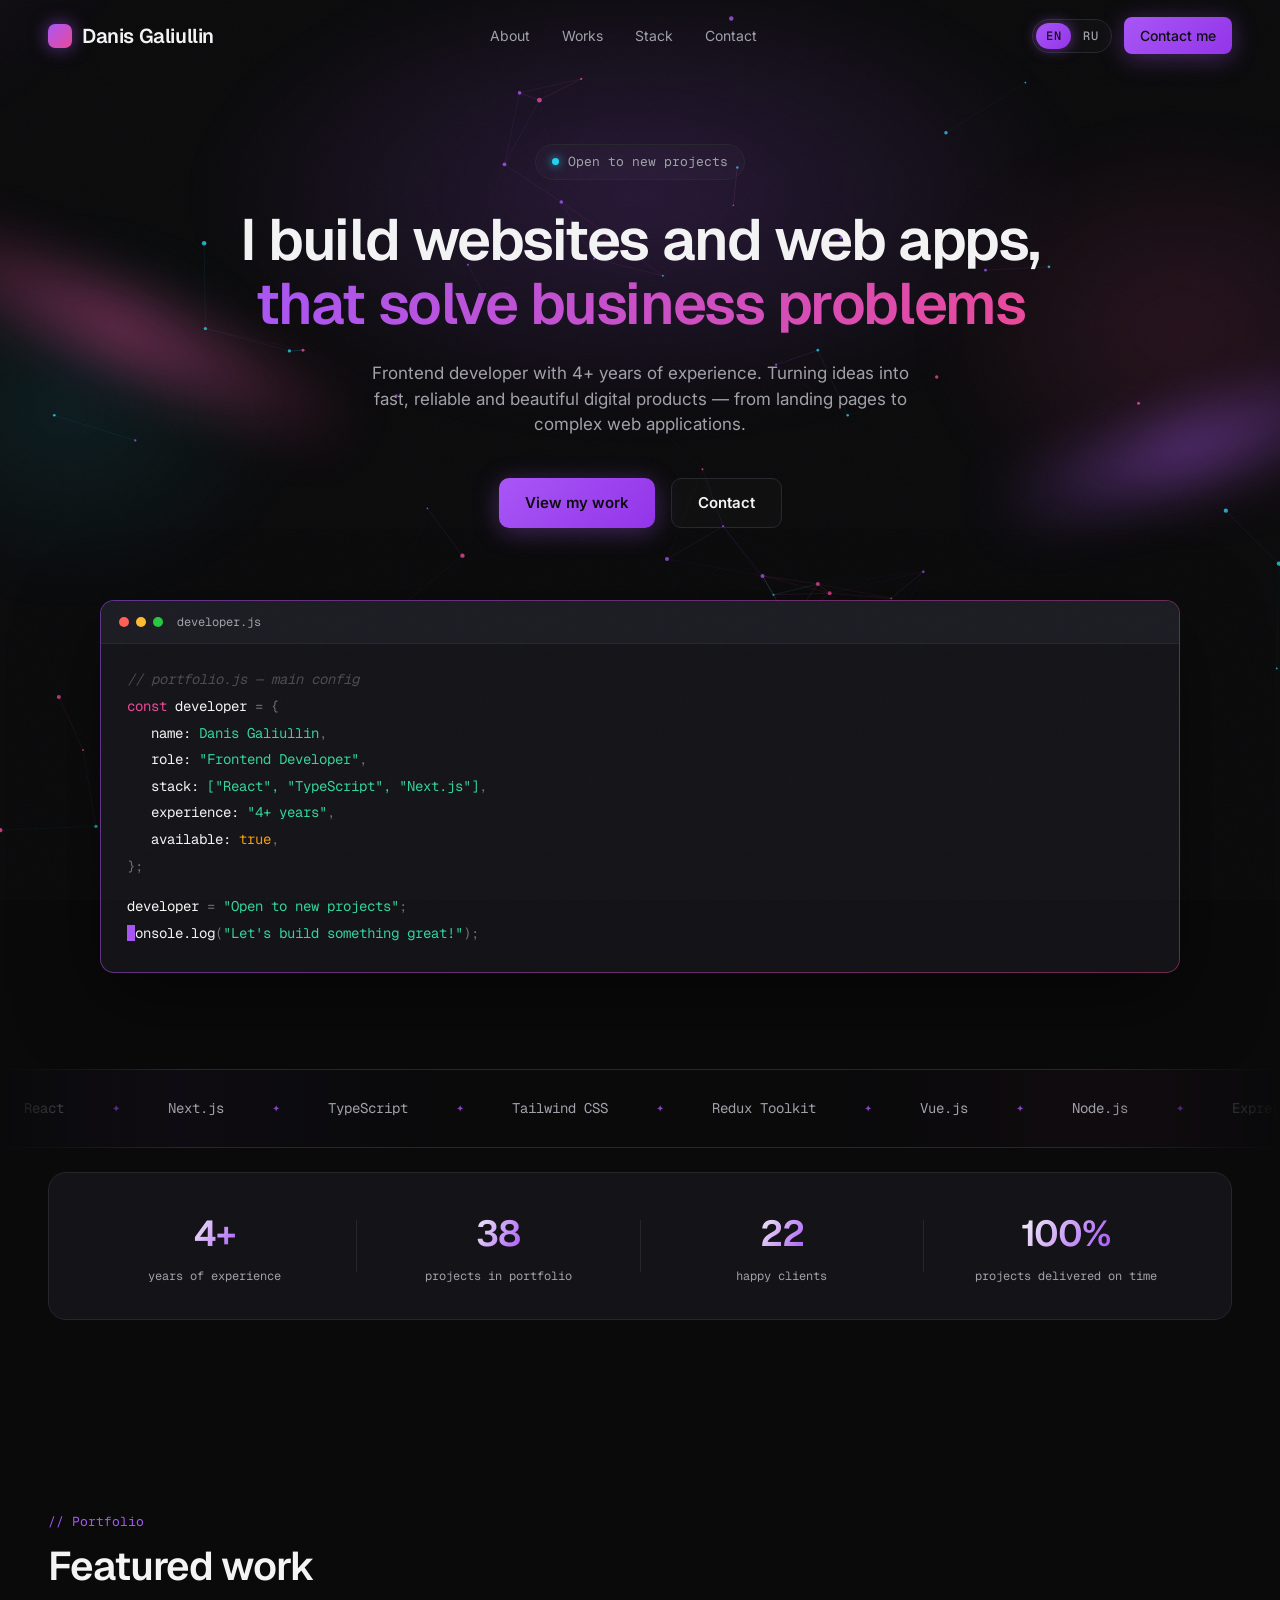
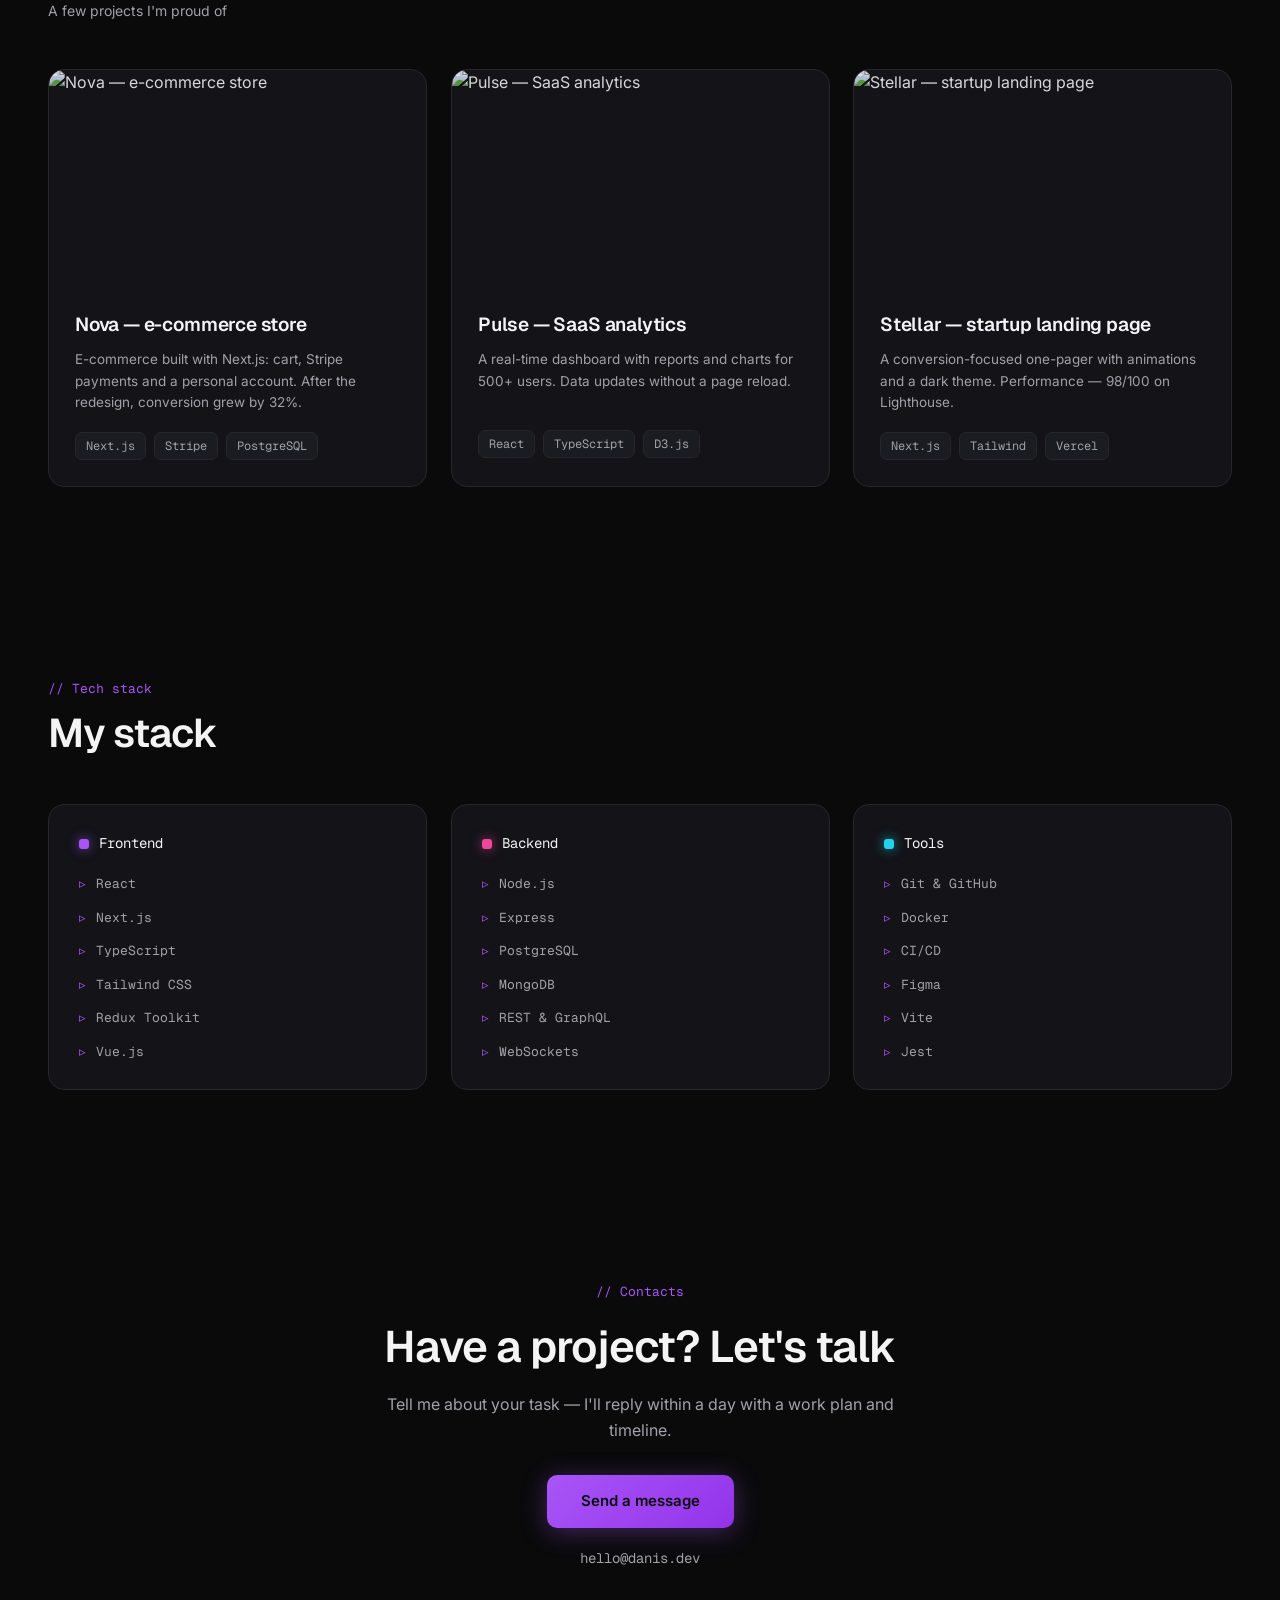
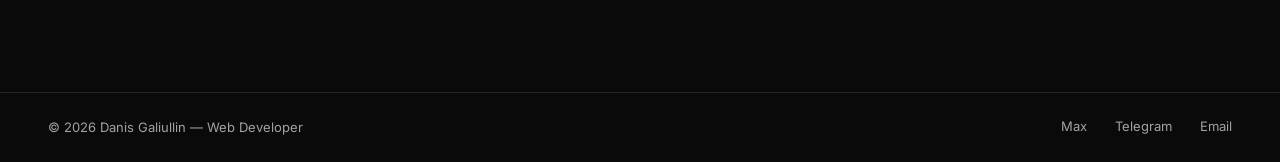
==== index.html @ 15fdb734 "Speed up public site: drop Supabase SDK, async fonts, faster hero - Remove 212KB supabase-js CDN fro" ====
<!DOCTYPE html>
<html lang="en">
<head>
  <meta charset="UTF-8">
  <meta name="viewport" content="width=device-width, initial-scale=1.0">
  <title>Danis Galiullin — Web Developer</title>
  <meta name="description" content="Frontend developer with 4+ years of experience. Building fast, reliable and beautiful websites and web apps — from landing pages to complex web applications.">
  <meta name="theme-color" content="#0A0A0B">
  <link rel="icon" href="data:image/svg+xml,%3Csvg xmlns='http://www.w3.org/2000/svg' viewBox='0 0 24 24'%3E%3Crect width='24' height='24' rx='6' fill='%23A855F7'/%3E%3C/svg%3E">
  <link rel="preconnect" href="https://fonts.googleapis.com">
  <link rel="preconnect" href="https://fonts.gstatic.com" crossorigin>
  <link href="https://fonts.googleapis.com/css2?family=Geist:wght@400;500;600&family=Geist+Mono:wght@400;500&family=Inter:wght@400;500;600&display=swap" rel="stylesheet" media="print" onload="this.media='all'">
  <noscript><link href="https://fonts.googleapis.com/css2?family=Geist:wght@400;500;600&family=Geist+Mono:wght@400;500&family=Inter:wght@400;500;600&display=swap" rel="stylesheet"></noscript>
  <link rel="stylesheet" href="css/styles.css">
  <script>document.documentElement.classList.add("js");</script>
</head>
<body>

  <div class="cursor-glow" aria-hidden="true"></div>
  <div class="cursor-dot" aria-hidden="true"></div>
  <div class="cursor-ring" aria-hidden="true"></div>

  <div class="noise" aria-hidden="true"></div>

  <div class="scroll-progress" id="scrollProgress" aria-hidden="true"></div>

  <canvas id="bgCanvas" class="bg-canvas" aria-hidden="true"></canvas>

  <header class="nav" id="nav">
    <div class="container nav-inner">
      <a href="#hero" class="logo magnetic" aria-label="Danis Galiullin — home" data-i18n-aria="nav.home">
        <span class="logo-mark"></span>
        <span class="logo-name">Danis Galiullin</span>
      </a>

      <nav class="nav-links" id="navLinks" aria-label="Main navigation" data-i18n-aria="nav.menu">
        <a href="#codeWindow" class="nav-link" data-i18n="nav.about">About</a>
        <a href="#projects" class="nav-link" data-i18n="nav.works">Works</a>
        <a href="#skills" class="nav-link" data-i18n="nav.stack">Stack</a>
        <a href="#contact" class="nav-link" data-i18n="nav.contact">Contact</a>
      </nav>

      <div class="nav-right">
        <div class="lang-toggle" role="group" aria-label="Language" data-i18n-aria="nav.lang">
          <button class="lang-btn is-active" data-lang="en" aria-label="English">EN</button>
          <button class="lang-btn" data-lang="ru" aria-label="Русский">RU</button>
        </div>

        <a href="#contact" class="btn btn-accent btn-sm nav-cta magnetic" data-i18n="nav.cta">Contact me</a>
      </div>

      <button class="burger" id="burger" aria-label="Open menu" data-i18n-aria="nav.open" aria-expanded="false">
        <span></span><span></span><span></span>
      </button>
    </div>
  </header>

  <main>
    <!-- HERO -->
    <section class="hero" id="hero">
      <div class="glow glow-center" aria-hidden="true"></div>
      <div class="glow glow-right" aria-hidden="true"></div>
      <div class="glow glow-left" aria-hidden="true"></div>
      <div class="streak streak-1" aria-hidden="true"></div>
      <div class="streak streak-2" aria-hidden="true"></div>

      <div class="container hero-inner">
        <div class="badge" data-hero="badge">
          <span class="badge-dot"></span>
          <span class="badge-text" data-i18n="badge">Open to new projects</span>
        </div>

        <h1 class="hero-title" data-hero="title">
          <span class="hero-line" data-i18n="hero.line1">I build websites and web apps,</span>
          <span class="hero-line hero-line-accent" data-i18n="hero.line2">that solve business problems</span>
        </h1>

        <p class="hero-subtitle" data-hero="sub" data-i18n="hero.sub">
          Frontend developer with 4+ years of experience. Turning ideas into fast, reliable
          and beautiful digital products — from landing pages to complex web applications.
        </p>

        <div class="cta-row" data-hero="cta">
          <a href="#projects" class="btn btn-accent magnetic" data-i18n="cta.works">View my work</a>
          <a href="#contact" class="btn btn-outline magnetic" data-i18n="cta.contact">Contact</a>
        </div>

        <div class="code-window" id="codeWindow" data-hero="code" aria-label="developer.js code example" data-i18n-aria="code.aria">
          <div class="code-header">
            <div class="traffic-lights">
              <span class="light light-red"></span>
              <span class="light light-yellow"></span>
              <span class="light light-green"></span>
            </div>
            <span class="code-tab">developer.js</span>
          </div>
          <div class="code-body">
            <div class="code-line"><span class="t-comment" data-i18n="code.comment">// portfolio.js — main config</span></div>
            <div class="code-line"><span class="t-keyword">const</span> <span class="t-ident">developer</span> <span class="t-punc">= {</span></div>
            <div class="code-line code-indent"><span class="t-prop">name:</span> <span class="t-string" data-i18n="code.name">Danis</span><span class="t-punc">,</span></div>
            <div class="code-line code-indent"><span class="t-prop">role:</span> <span class="t-string" data-i18n="code.role">"Frontend Developer"</span><span class="t-punc">,</span></div>
            <div class="code-line code-indent"><span class="t-prop">stack:</span> <span class="t-string" data-i18n="code.stack">["React", "TypeScript", "Next.js"]</span><span class="t-punc">,</span></div>
            <div class="code-line code-indent"><span class="t-prop">experience:</span> <span class="t-string" data-i18n="code.experience">"4+ years"</span><span class="t-punc">,</span></div>
            <div class="code-line code-indent"><span class="t-prop">available:</span> <span class="t-bool" data-i18n="code.available">true</span><span class="t-punc">,</span></div>
            <div class="code-line"><span class="t-punc">};</span></div>
            <div class="code-line code-spacer"></div>
            <div class="code-line"><span class="t-ident">developer</span> <span class="t-punc">=</span> <span class="t-string" data-i18n="code.status">"Open to new projects"</span><span class="t-punc">;</span></div>
            <div class="code-line"><span class="t-ident">console.log</span><span class="t-punc">(</span><span class="t-string" data-i18n="code.log">"Let's build something great!"</span><span class="t-punc">);</span></div>
            <span class="code-caret" aria-hidden="true"></span>
          </div>
        </div>
      </div>
    </section>

    <!-- TECH MARQUEE -->
    <div class="marquee" aria-hidden="true">
      <div class="marquee-track" id="marqueeTrack"></div>
    </div>

    <!-- STATS -->
    <section class="stats" id="about">
      <div class="container">
        <div class="stats-card reveal" id="statsRow">
          <div class="stat">
            <span class="stat-number"><span class="count" data-target="4" data-suffix="+">0</span></span>
            <span class="stat-label" data-i18n="stat.1">years of experience</span>
          </div>
          <div class="stat-divider"></div>
          <div class="stat">
            <span class="stat-number"><span class="count" data-target="38">0</span></span>
            <span class="stat-label" data-i18n="stat.2">projects in portfolio</span>
          </div>
          <div class="stat-divider"></div>
          <div class="stat">
            <span class="stat-number"><span class="count" data-target="22">0</span></span>
            <span class="stat-label" data-i18n="stat.3">happy clients</span>
          </div>
          <div class="stat-divider"></div>
          <div class="stat">
            <span class="stat-number"><span class="count" data-target="100" data-suffix="%">0</span></span>
            <span class="stat-label" data-i18n="stat.4">projects delivered on time</span>
          </div>
        </div>
      </div>
    </section>

    <!-- PROJECTS -->
    <section class="projects" id="projects">
      <div class="container">
        <div class="section-header reveal">
          <div class="title-column">
            <span class="kicker" data-i18n="proj.kicker">// Portfolio</span>
            <h2 class="section-title" data-i18n="proj.title">Featured work</h2>
            <p class="section-sub" data-i18n="proj.sub">A few projects I'm proud of</p>
          </div>
        </div>

        <div class="cards-row" id="projectsGrid">
          <article class="project-card tilt reveal">
            <div class="card-cover">
              <img src="https://images.unsplash.com/photo-1657812159075-7f0abd98f7b8?q=80&w=800&auto=format&fit=crop" alt="Nova — e-commerce store" width="800" height="460" loading="lazy" decoding="async" fetchpriority="low">
            </div>
            <div class="card-content">
              <h3 class="card-title" data-i18n="proj.1.title">Nova — e-commerce store</h3>
              <p class="card-desc" data-i18n="proj.1.desc">E-commerce built with Next.js: cart, Stripe payments and a personal account. After the redesign, conversion grew by 32%.</p>
              <div class="tags">
                <span class="tag">Next.js</span>
                <span class="tag">Stripe</span>
                <span class="tag">PostgreSQL</span>
              </div>
            </div>
          </article>

          <article class="project-card tilt reveal">
            <div class="card-cover">
              <img src="https://images.unsplash.com/photo-1745270917331-787c80129680?q=80&w=800&auto=format&fit=crop" alt="Pulse — SaaS analytics" width="800" height="460" loading="lazy" decoding="async" fetchpriority="low">
            </div>
            <div class="card-content">
              <h3 class="card-title" data-i18n="proj.2.title">Pulse — SaaS analytics</h3>
              <p class="card-desc" data-i18n="proj.2.desc">A real-time dashboard with reports and charts for 500+ users. Data updates without a page reload.</p>
              <div class="tags">
                <span class="tag">React</span>
                <span class="tag">TypeScript</span>
                <span class="tag">D3.js</span>
              </div>
            </div>
          </article>

          <article class="project-card tilt reveal">
            <div class="card-cover">
              <img src="https://images.unsplash.com/photo-1763568258143-904ea924ac53?q=80&w=800&auto=format&fit=crop" alt="Stellar — startup landing page" width="800" height="460" loading="lazy" decoding="async" fetchpriority="low">
            </div>
            <div class="card-content">
              <h3 class="card-title" data-i18n="proj.3.title">Stellar — startup landing page</h3>
              <p class="card-desc" data-i18n="proj.3.desc">A conversion-focused one-pager with animations and a dark theme. Performance — 98/100 on Lighthouse.</p>
              <div class="tags">
                <span class="tag">Next.js</span>
                <span class="tag">Tailwind</span>
                <span class="tag">Vercel</span>
              </div>
            </div>
          </article>
        </div>
      </div>
    </section>

    <!-- SKILLS -->
    <section class="skills" id="skills">
      <div class="container">
        <div class="skills-header reveal">
          <span class="kicker" data-i18n="skills.kicker">// Tech stack</span>
          <h2 class="section-title" data-i18n="skills.title">My stack</h2>
        </div>

        <div class="columns" id="skillsColumns">
          <div class="skill-column reveal">
            <div class="column-header">
              <span class="column-mark"></span>
              <span class="column-name" data-i18n="skills.frontend">Frontend</span>
            </div>
            <div class="skill-item"><span class="bullet">▹</span><span class="skill-label">React</span></div>
            <div class="skill-item"><span class="bullet">▹</span><span class="skill-label">Next.js</span></div>
            <div class="skill-item"><span class="bullet">▹</span><span class="skill-label">TypeScript</span></div>
            <div class="skill-item"><span class="bullet">▹</span><span class="skill-label">Tailwind CSS</span></div>
            <div class="skill-item"><span class="bullet">▹</span><span class="skill-label">Redux Toolkit</span></div>
            <div class="skill-item"><span class="bullet">▹</span><span class="skill-label">Vue.js</span></div>
          </div>

          <div class="skill-column reveal">
            <div class="column-header">
              <span class="column-mark mark-pink"></span>
              <span class="column-name" data-i18n="skills.backend">Backend</span>
            </div>
            <div class="skill-item"><span class="bullet">▹</span><span class="skill-label">Node.js</span></div>
            <div class="skill-item"><span class="bullet">▹</span><span class="skill-label">Express</span></div>
            <div class="skill-item"><span class="bullet">▹</span><span class="skill-label">PostgreSQL</span></div>
            <div class="skill-item"><span class="bullet">▹</span><span class="skill-label">MongoDB</span></div>
            <div class="skill-item"><span class="bullet">▹</span><span class="skill-label">REST &amp; GraphQL</span></div>
            <div class="skill-item"><span class="bullet">▹</span><span class="skill-label">WebSockets</span></div>
          </div>

          <div class="skill-column reveal">
            <div class="column-header">
              <span class="column-mark mark-cyan"></span>
              <span class="column-name" data-i18n="skills.tools">Tools</span>
            </div>
            <div class="skill-item"><span class="bullet">▹</span><span class="skill-label">Git &amp; GitHub</span></div>
            <div class="skill-item"><span class="bullet">▹</span><span class="skill-label">Docker</span></div>
            <div class="skill-item"><span class="bullet">▹</span><span class="skill-label">CI/CD</span></div>
            <div class="skill-item"><span class="bullet">▹</span><span class="skill-label">Figma</span></div>
            <div class="skill-item"><span class="bullet">▹</span><span class="skill-label">Vite</span></div>
            <div class="skill-item"><span class="bullet">▹</span><span class="skill-label">Jest</span></div>
          </div>
        </div>
      </div>
    </section>

    <!-- CONTACT -->
    <section class="contact" id="contact">
      <div class="container">
        <div class="contact-inner reveal">
          <span class="kicker" data-i18n="contact.kicker">// Contacts</span>
          <h2 class="contact-title" data-i18n="contact.title">Have a project? Let's talk</h2>
          <p class="contact-sub" data-i18n="contact.sub">Tell me about your task — I'll reply within a day with a work plan and timeline.</p>
          <a href="#" class="btn btn-accent btn-lg magnetic modal-trigger" id="contactCta" data-i18n="contact.cta">Send a message</a>
          <a href="mailto:hello@danis.dev" class="contact-email" id="contactEmail">hello@danis.dev</a>
        </div>
      </div>
    </section>
  </main>

  <!-- CONTACT MODAL -->
  <div class="modal-backdrop" id="contactModal" role="dialog" aria-modal="true" aria-hidden="true" aria-labelledby="contactModalTitle">
    <div class="contact-modal" role="dialog" aria-modal="true" aria-labelledby="contactModalTitle">
      <button class="contact-modal-close" id="contactModalClose" aria-label="Close modal" data-i18n-aria="modal.close">
        <svg viewBox="0 0 24 24" fill="none" stroke="currentColor" stroke-width="2" stroke-linecap="round" aria-hidden="true">
          <path d="M18 6 6 18"></path>
          <path d="m6 6 12 12"></path>
        </svg>
      </button>
      <div class="contact-modal-head">
        <span class="kicker" data-i18n="modal.kicker">// Contacts</span>
        <h2 class="contact-modal-title" id="contactModalTitle" data-i18n="modal.title">Send a request</h2>
        <p class="contact-modal-sub" data-i18n="modal.sub">Pick a channel or leave a request — I'll reply within a day.</p>
      </div>

      <div class="contact-channels" id="contactChannels"></div>

      <form class="contact-form" id="contactForm" novalidate>
        <div class="field-row">
          <div class="field">
            <span class="field-label" data-i18n="modal.name">Name</span>
            <input type="text" id="contactName" autocomplete="name" required>
          </div>
          <div class="field">
            <span class="field-label" data-i18n="modal.projTitle">Project title</span>
            <input type="text" id="contactTitle" autocomplete="off" placeholder="Nova e-commerce store, etc.">
          </div>
        </div>
        <div class="field-row">
          <div class="field">
            <span class="field-label" data-i18n="modal.channel">Contact channel</span>
            <select id="contactChannel" required>
              <option value="" disabled selected data-i18n="modal.channelPlaceholder">Choose a channel</option>
              <option value="Telegram">Telegram</option>
              <option value="Max">Max</option>
              <option value="Email">Email</option>
              <option value="Phone">Phone</option>
            </select>
          </div>
          <div class="field">
            <span class="field-label" data-i18n="modal.contact">Contact</span>
            <input type="text" id="contactContact" autocomplete="off" placeholder="@username / phone / email" required>
          </div>
        </div>
        <div class="field">
          <span class="field-label" data-i18n="modal.msg">Project description</span>
          <textarea id="contactMsg" rows="4"></textarea>
        </div>
        <div class="field">
          <span class="field-label" data-i18n="modal.note">Message for us</span>
          <textarea id="contactNote" rows="3"></textarea>
        </div>
        <button type="submit" class="btn btn-accent btn-lg contact-form-btn" data-i18n="modal.send">Send request</button>
      </form>
    </div>
  </div>

  <footer class="footer">
    <div class="container footer-inner">
      <span class="copyright" id="footerCopy" data-i18n="footer.copyright">© 2026 Danis Galiullin — Web Developer</span>
      <div class="footer-links" id="footerLinks">
        <a href="https://github.com" target="_blank" rel="noopener" class="footer-link">GitHub</a>
        <a href="https://t.me" target="_blank" rel="noopener" class="footer-link">Telegram</a>
        <a href="mailto:hello@danis.dev" class="footer-link">Email</a>
      </div>
    </div>
  </footer>

  <script src="js/config.js?v=21"></script>
  <script src="js/content.js?v=21"></script>
  <script src="js/main.js?v=21"></script>
</body>
</html>
---- css/styles.css ----
/* ============ Tokens ============ */
:root {
  --bg: #0A0A0B;
  --surface: #131318;
  --surface-2: #1B1B22;
  --text-primary: #F4F4F5;
  --text-muted: #A1A1AA;
  --accent: #A855F7;
  --accent-2: #EC4899;
  --accent-3: #22D3EE;
  --border-subtle: #26262C;
  --font-heading: "Geist", "Inter", system-ui, sans-serif;
  --font-body: "Inter", system-ui, sans-serif;
  --font-mono: "Geist Mono", "JetBrains Mono", ui-monospace, monospace;
  --nav-h: 72px;
  --content-w: 1248px;
  --ease-out: cubic-bezier(0.22, 1, 0.36, 1);
}

/* ============ Reset ============ */
*, *::before, *::after { margin: 0; padding: 0; box-sizing: border-box; }

html { scroll-behavior: smooth; scroll-padding-top: var(--nav-h); }

body {
  background: var(--bg);
  color: var(--text-primary);
  font-family: var(--font-body);
  line-height: 1.5;
  overflow-x: hidden;
  -webkit-font-smoothing: antialiased;
}

img { display: block; max-width: 100%; }
a { color: inherit; text-decoration: none; }
button { font: inherit; background: none; border: none; cursor: pointer; }

::selection { background: rgba(168, 85, 247, 0.4); color: #fff; }

::-webkit-scrollbar { width: 10px; }
::-webkit-scrollbar-track { background: var(--bg); }
::-webkit-scrollbar-thumb { background: var(--surface-2); border-radius: 8px; }
::-webkit-scrollbar-thumb:hover { background: #2a2a33; }

.container {
  width: 100%;
  max-width: calc(var(--content-w) + 96px);
  margin: 0 auto;
  padding: 0 48px;
}

/* ============ Custom cursor ============ */
.cursor-dot,
.cursor-ring,
.cursor-glow {
  position: fixed;
  top: 0;
  left: 0;
  pointer-events: none;
  z-index: 10000;
}

.cursor-dot {
  width: 8px;
  height: 8px;
  border-radius: 50%;
  background: var(--accent);
  transform: translate(-50%, -50%);
  transition: opacity 0.3s ease;
}

.cursor-ring {
  width: 36px;
  height: 36px;
  border-radius: 50%;
  border: 1.5px solid rgba(168, 85, 247, 0.55);
  transform: translate(-50%, -50%);
  transition: width 0.25s ease, height 0.25s ease, border-color 0.25s ease, opacity 0.3s ease;
  display: grid;
  place-items: center;
}

.cursor-ring::after {
  content: "";
  width: 4px;
  height: 4px;
  border-radius: 50%;
  background: var(--accent-2);
  opacity: 0;
  transition: opacity 0.25s ease;
}

.cursor-ring.is-hover {
  width: 56px;
  height: 56px;
  border-color: rgba(236, 72, 153, 0.7);
}

.cursor-ring.is-hover::after { opacity: 1; }

.cursor-glow {
  width: 560px;
  height: 560px;
  border-radius: 50%;
  background: radial-gradient(circle, rgba(168, 85, 247, 0.08) 0%, transparent 60%);
  transform: translate(-50%, -50%);
  z-index: 1;
}

@media (hover: none), (pointer: coarse) {
  .cursor-dot, .cursor-ring, .cursor-glow { display: none; }
}

@media (hover: hover) and (pointer: fine) {
  body { cursor: none; }
  a, button, .tilt, .stat, .project-card { cursor: none; }
}

/* ============ Noise overlay ============ */
.bg-canvas {
  position: fixed;
  inset: 0;
  z-index: 0;
  pointer-events: none;
}

.noise {
  position: fixed;
  inset: 0;
  z-index: 9999;
  pointer-events: none;
  opacity: 0.035;
  background-image: url("data:image/svg+xml,%3Csvg xmlns='http://www.w3.org/2000/svg' width='200' height='200'%3E%3Cfilter id='n'%3E%3CfeTurbulence type='fractalNoise' baseFrequency='0.9' numOctaves='2'/%3E%3C/filter%3E%3Crect width='100%25' height='100%25' filter='url(%23n)'/%3E%3C/svg%3E");
}

/* ============ Reveal animation ============ */
.reveal {
  opacity: 0;
  transform: translateY(28px);
  transition: opacity 0.9s var(--ease-out), transform 0.9s var(--ease-out);
  will-change: opacity, transform;
}

.reveal.is-in-view {
  opacity: 1;
  transform: translateY(0);
}

@media (prefers-reduced-motion: reduce) {
  .reveal { opacity: 1; transform: none; transition: none; }
  html { scroll-behavior: auto; }
  .count, .hero-line, .glow, .streak { animation: none !important; }
}

/* ============ Nav ============ */
.nav {
  position: fixed;
  top: 0;
  left: 0;
  right: 0;
  height: var(--nav-h);
  z-index: 1000;
  transition: background 0.4s ease, border-color 0.4s ease, backdrop-filter 0.4s ease;
  border-bottom: 1px solid transparent;
}

.nav.is-scrolled {
  background: rgba(10, 10, 11, 0.72);
  backdrop-filter: blur(16px);
  -webkit-backdrop-filter: blur(16px);
  border-bottom-color: var(--border-subtle);
}

.nav-inner {
  height: 100%;
  display: flex;
  align-items: center;
  justify-content: space-between;
  gap: 24px;
}

.logo { display: flex; align-items: center; gap: 10px; font-family: var(--font-heading); font-weight: 600; font-size: 20px; letter-spacing: -0.02em; }

.logo-mark {
  width: 24px;
  height: 24px;
  border-radius: 7px;
  background: linear-gradient(135deg, var(--accent), var(--accent-2));
  box-shadow: 0 0 18px rgba(168, 85, 247, 0.55);
  animation: logoPulse 3.2s ease-in-out infinite;
}

@keyframes logoPulse {
  0%, 100% { box-shadow: 0 0 14px rgba(168, 85, 247, 0.45); }
  50% { box-shadow: 0 0 26px rgba(168, 85, 247, 0.85); }
}

.logo-suffix { color: var(--accent); }

.nav-links { display: flex; align-items: center; gap: 32px; }

.nav-link {
  position: relative;
  font-size: 14px;
  color: var(--text-muted);
  transition: color 0.3s ease;
  padding: 4px 0;
}

.nav-link::after {
  content: "";
  position: absolute;
  left: 0;
  bottom: -2px;
  width: 100%;
  height: 1px;
  background: linear-gradient(90deg, var(--accent), var(--accent-2));
  transform: scaleX(0);
  transform-origin: left;
  transition: transform 0.35s var(--ease-out);
}

.nav-link:hover { color: var(--text-primary); }
.nav-link:hover::after { transform: scaleX(1); }

.lang-toggle {
  display: inline-flex;
  align-items: center;
  gap: 2px;
  border: 1px solid var(--border-subtle);
  border-radius: 999px;
  padding: 3px;
  background: rgba(255, 255, 255, 0.02);
  transition: border-color 0.3s ease, box-shadow 0.3s ease;
}

.nav-right {
  display: flex;
  align-items: center;
  gap: 12px;
}

.lang-toggle:hover {
  border-color: rgba(168, 85, 247, 0.5);
  box-shadow: 0 0 16px rgba(168, 85, 247, 0.12);
}

.lang-btn {
  font-family: var(--font-mono);
  font-size: 12px;
  font-weight: 500;
  letter-spacing: 0.04em;
  color: var(--text-muted);
  border-radius: 999px;
  padding: 4px 10px;
  transition: color 0.3s ease, background 0.3s ease, box-shadow 0.3s ease;
}

.lang-btn:hover { color: var(--text-primary); }

.lang-btn.is-active {
  background: linear-gradient(135deg, var(--accent), #9333ea);
  color: #0A0A0B;
  box-shadow: 0 0 14px rgba(168, 85, 247, 0.5);
}

.burger {
  display: none;
  flex-direction: column;
  gap: 5px;
  padding: 6px;
  z-index: 1001;
}

.burger span {
  width: 22px;
  height: 2px;
  border-radius: 2px;
  background: var(--text-primary);
  transition: transform 0.35s var(--ease-out), opacity 0.25s ease;
}

.burger.is-open span:nth-child(1) { transform: translateY(7px) rotate(45deg); }
.burger.is-open span:nth-child(2) { opacity: 0; }
.burger.is-open span:nth-child(3) { transform: translateY(-7px) rotate(-45deg); }

/* ============ Buttons ============ */
.btn {
  display: inline-flex;
  align-items: center;
  justify-content: center;
  gap: 8px;
  font-family: var(--font-body);
  font-size: 15px;
  font-weight: 600;
  border-radius: 10px;
  padding: 13px 26px;
  transition: transform 0.35s var(--ease-out), box-shadow 0.35s ease, background 0.35s ease, color 0.35s ease, border-color 0.35s ease;
  position: relative;
  overflow: hidden;
  white-space: nowrap;
}

.btn-sm { padding: 8px 16px; font-size: 14px; font-weight: 500; border-radius: 8px; }
.btn-lg { padding: 15px 34px; }

.btn-accent {
  background: linear-gradient(135deg, var(--accent), #9333ea);
  color: #0A0A0B;
  box-shadow: 0 4px 24px rgba(168, 85, 247, 0.35);
}

.btn-accent::before {
  content: "";
  position: absolute;
  inset: 0;
  background: linear-gradient(120deg, transparent 30%, rgba(255, 255, 255, 0.35) 50%, transparent 70%);
  transform: translateX(-120%);
  transition: transform 0.7s ease;
}

.btn-accent:hover::before { transform: translateX(120%); }

.btn-accent:hover {
  transform: translateY(-2px);
  box-shadow: 0 8px 36px rgba(168, 85, 247, 0.55);
}

.btn-outline {
  border: 1px solid var(--border-subtle);
  color: var(--text-primary);
  background: rgba(255, 255, 255, 0.02);
}

.btn-outline:hover {
  border-color: var(--accent);
  background: rgba(168, 85, 247, 0.08);
  transform: translateY(-2px);
  box-shadow: 0 0 28px rgba(168, 85, 247, 0.2);
}

/* ============ Hero ============ */
.hero {
  position: relative;
  padding: calc(var(--nav-h) + 72px) 0 96px;
  overflow: hidden;
}

.hero-inner {
  display: flex;
  flex-direction: column;
  align-items: center;
  text-align: center;
  position: relative;
  z-index: 2;
}

.glow {
  position: absolute;
  border-radius: 50%;
  filter: blur(20px);
  pointer-events: none;
  animation: float 14s ease-in-out infinite;
}

.glow-center {
  width: 900px;
  height: 470px;
  top: -40px;
  left: 50%;
  transform: translateX(-50%);
  background: radial-gradient(ellipse, rgba(168, 85, 247, 0.19) 0%, rgba(168, 85, 247, 0) 70%);
}

.glow-right {
  width: 520px;
  height: 420px;
  top: 120px;
  right: -160px;
  background: radial-gradient(ellipse, rgba(236, 72, 153, 0.13) 0%, rgba(236, 72, 153, 0) 70%);
  animation-delay: -4s;
}

.glow-left {
  width: 460px;
  height: 380px;
  top: 220px;
  left: -160px;
  background: radial-gradient(ellipse, rgba(34, 211, 238, 0.09) 0%, rgba(34, 211, 238, 0) 70%);
  animation-delay: -8s;
}

@keyframes float {
  0%, 100% { translate: 0 0; }
  33% { translate: 30px -24px; }
  66% { translate: -24px 18px; }
}

.streak {
  position: absolute;
  height: 56px;
  border-radius: 999px;
  pointer-events: none;
  opacity: 0.5;
  filter: blur(28px);
  animation: streakMove 11s ease-in-out infinite;
}

.streak-1 {
  width: 520px;
  top: 300px;
  left: -140px;
  background: linear-gradient(90deg, transparent, var(--accent-2), transparent);
  transform: rotate(24deg);
}

.streak-2 {
  width: 420px;
  top: 420px;
  right: -120px;
  background: linear-gradient(90deg, transparent, var(--accent), transparent);
  transform: rotate(-18deg);
  animation-delay: -5.5s;
}

@keyframes streakMove {
  0%, 100% { translate: 0 0; opacity: 0.35; }
  50% { translate: 40px -30px; opacity: 0.6; }
}

.badge {
  display: inline-flex;
  align-items: center;
  gap: 9px;
  padding: 7px 16px;
  border-radius: 999px;
  border: 1px solid var(--border-subtle);
  background: rgba(255, 255, 255, 0.02);
  margin-bottom: 28px;
}

.badge-dot {
  width: 7px;
  height: 7px;
  border-radius: 50%;
  background: var(--accent-3);
  box-shadow: 0 0 10px var(--accent-3);
  animation: blink 2s ease-in-out infinite;
}

@keyframes blink {
  0%, 100% { opacity: 1; box-shadow: 0 0 10px var(--accent-3); }
  50% { opacity: 0.35; box-shadow: 0 0 2px var(--accent-3); }
}

.badge-text { font-size: 13px; color: var(--text-muted); font-family: var(--font-mono); }

.hero-title {
  font-family: var(--font-heading);
  font-size: 58px;
  font-weight: 600;
  letter-spacing: -0.025em;
  line-height: 1.12;
  max-width: 1100px;
}

.hero-line { display: block; }

.hero-line-accent {
  background: linear-gradient(90deg, var(--accent), var(--accent-2), var(--accent));
  background-size: 200% auto;
  -webkit-background-clip: text;
  background-clip: text;
  -webkit-text-fill-color: transparent;
  color: transparent;
  animation: gradientShift 6s linear infinite;
}

@keyframes gradientShift {
  to { background-position: 200% center; }
}

.hero-subtitle {
  margin-top: 24px;
  max-width: 560px;
  font-size: 17px;
  color: var(--text-muted);
}

.cta-row { display: flex; gap: 16px; margin-top: 40px; }

/* ============ Code window ============ */
.code-window {
  margin-top: 72px;
  width: 100%;
  max-width: 1080px;
  border-radius: 14px;
  border: 1px solid var(--border-subtle);
  background: var(--surface);
  box-shadow: 0 24px 80px rgba(0, 0, 0, 0.5);
  text-align: left;
  overflow: hidden;
}

.code-header {
  display: flex;
  align-items: center;
  gap: 14px;
  padding: 12px 18px;
  background: var(--surface-2);
  border-bottom: 1px solid var(--border-subtle);
}

.traffic-lights { display: flex; gap: 7px; }

.light { width: 10px; height: 10px; border-radius: 50%; }

.light-red { background: #FF5F57; }
.light-yellow { background: #FEBC2E; }
.light-green { background: #28C840; }

.code-tab {
  font-family: var(--font-mono);
  font-size: 12px;
  color: var(--text-muted);
}

.code-body {
  position: relative;
  padding: 22px 26px 26px;
  font-family: var(--font-mono);
  font-size: 14px;
  line-height: 1.9;
}

.code-line {
  opacity: 0;
  transform: translateY(10px);
  transition: opacity 0.45s ease, transform 0.45s ease;
  white-space: pre;
}

.code-line.is-typed { opacity: 1; transform: translateY(0); }

.code-indent { padding-left: 24px; }

.code-spacer { height: 14px; }

.t-comment { color: #4B4B52; font-style: italic; }
.t-keyword { color: var(--accent-2); }
.t-ident { color: var(--text-primary); }
.t-prop { color: var(--text-primary); }
.t-string { color: #34D399; }
.t-bool { color: #F59E0B; }
.t-punc { color: #6E6E76; }

.code-caret {
  position: absolute;
  bottom: 30px;
  left: 26px;
  width: 8px;
  height: 16px;
  background: var(--accent);
  animation: caretBlink 0.9s steps(1) infinite;
  opacity: 0;
  transition: opacity 0.3s ease;
}

.code-caret.is-visible { opacity: 1; }

@keyframes caretBlink {
  50% { opacity: 0; }
}

/* ============ Stats ============ */
.stats { padding: 24px 0 96px; }

.stats-card {
  display: flex;
  align-items: center;
  background: var(--surface);
  border: 1px solid var(--border-subtle);
  border-radius: 18px;
  padding: 34px 24px;
}

.stat { flex: 1; display: flex; flex-direction: column; align-items: center; gap: 6px; text-align: center; }

.stat-number {
  font-family: var(--font-heading);
  font-size: 36px;
  font-weight: 600;
  letter-spacing: -0.03em;
  color: var(--text-primary);
}

.stat-number .count {
  background: linear-gradient(120deg, var(--text-primary), var(--accent));
  -webkit-background-clip: text;
  background-clip: text;
  -webkit-text-fill-color: transparent;
  color: transparent;
}

.stat-label {
  font-family: var(--font-mono);
  font-size: 12px;
  color: var(--text-muted);
}

.stat-divider { width: 1px; height: 52px; background: var(--border-subtle); }

/* ============ Projects ============ */
.projects { padding: 96px 0; }

.section-header {
  display: flex;
  align-items: flex-end;
  justify-content: space-between;
  gap: 32px;
  margin-bottom: 48px;
}

.title-column { display: flex; flex-direction: column; gap: 10px; }

.kicker {
  font-family: var(--font-mono);
  font-size: 13px;
  color: var(--accent);
}

.section-title {
  font-family: var(--font-heading);
  font-size: 40px;
  font-weight: 600;
  letter-spacing: -0.025em;
  line-height: 1.2;
}

.section-sub { font-size: 14px; color: var(--text-muted); }

.all-projects-link {
  display: inline-flex;
  align-items: center;
  gap: 10px;
  font-size: 14px;
  font-weight: 500;
  padding: 10px 0;
  border-bottom: 1px solid var(--border-subtle);
  transition: color 0.3s ease, border-color 0.3s ease, gap 0.3s ease;
}

.all-projects-link:hover { color: var(--accent); border-color: var(--accent); gap: 14px; }

.all-projects-link .arrow {
  color: var(--accent);
  transition: transform 0.3s ease;
  font-size: 15px;
}

.cards-row {
  display: grid;
  grid-template-columns: repeat(3, 1fr);
  gap: 24px;
}

.project-card {
  background: var(--surface);
  border: 1px solid var(--border-subtle);
  border-radius: 16px;
  overflow: hidden;
  transition: transform 0.5s var(--ease-out), border-color 0.4s ease, box-shadow 0.4s ease;
  transform-style: preserve-3d;
  will-change: transform;
}

.project-card:hover {
  border-color: rgba(168, 85, 247, 0.5);
  box-shadow: 0 20px 60px rgba(168, 85, 247, 0.18), 0 4px 20px rgba(0, 0, 0, 0.4);
}

.card-cover { overflow: hidden; aspect-ratio: 400 / 230; }

.card-cover img {
  width: 100%;
  height: 100%;
  object-fit: cover;
  transition: transform 0.7s var(--ease-out), filter 0.5s ease;
  filter: saturate(0.92) brightness(0.88);
}

.project-card:hover .card-cover img {
  transform: scale(1.06);
  filter: saturate(1.05) brightness(0.95);
}

.card-content { padding: 24px 26px 26px; }

.card-title {
  font-family: var(--font-heading);
  font-size: 19px;
  font-weight: 600;
  letter-spacing: -0.01em;
  margin-bottom: 10px;
}

.card-desc { font-size: 13.5px; color: var(--text-muted); line-height: 1.6; min-height: 63px; }

.tags { display: flex; flex-wrap: wrap; gap: 8px; margin-top: 18px; }

.tag {
  font-family: var(--font-mono);
  font-size: 12px;
  color: var(--text-muted);
  background: var(--surface-2);
  border: 1px solid var(--border-subtle);
  border-radius: 7px;
  padding: 4px 10px;
  transition: color 0.3s ease, border-color 0.3s ease, background 0.3s ease;
}

.project-card:hover .tag { border-color: rgba(168, 85, 247, 0.4); color: #d8c6f5; }

/* ============ Skills ============ */
.skills { padding: 96px 0; }

.skills-header { margin-bottom: 48px; display: flex; flex-direction: column; gap: 10px; }

.columns { display: grid; grid-template-columns: repeat(3, 1fr); gap: 24px; }

.skill-column {
  background: var(--surface);
  border: 1px solid var(--border-subtle);
  border-radius: 16px;
  padding: 28px 30px;
  display: flex;
  flex-direction: column;
  gap: 14px;
  transition: border-color 0.4s ease, box-shadow 0.4s ease, transform 0.4s var(--ease-out);
}

.skill-column:hover {
  border-color: rgba(168, 85, 247, 0.4);
  box-shadow: 0 14px 44px rgba(168, 85, 247, 0.12);
  transform: translateY(-4px);
}

.column-header { display: flex; align-items: center; gap: 10px; margin-bottom: 6px; }

.column-mark { width: 10px; height: 10px; border-radius: 3px; background: var(--accent); box-shadow: 0 0 12px rgba(168, 85, 247, 0.7); }
.mark-pink { background: var(--accent-2); box-shadow: 0 0 12px rgba(236, 72, 153, 0.7); }
.mark-cyan { background: var(--accent-3); box-shadow: 0 0 12px rgba(34, 211, 238, 0.7); }

.column-name {
  font-family: var(--font-mono);
  font-size: 14px;
  color: var(--text-primary);
}

.skill-item {
  display: flex;
  align-items: center;
  gap: 10px;
  transition: transform 0.3s var(--ease-out);
}

.skill-item:hover { transform: translateX(6px); }

.bullet { color: var(--accent); font-size: 13px; }

.skill-item:hover .bullet { color: var(--accent-2); }

.skill-label { font-family: var(--font-mono); font-size: 13px; color: var(--text-muted); }

.skill-item:hover .skill-label { color: var(--text-primary); }

/* ============ Contact ============ */
.contact { padding: 96px 0 120px; }

.contact-inner {
  display: flex;
  flex-direction: column;
  align-items: center;
  text-align: center;
  gap: 20px;
}

.contact-title {
  font-family: var(--font-heading);
  font-size: 44px;
  font-weight: 600;
  letter-spacing: -0.025em;
  line-height: 1.15;
  max-width: 780px;
}

.contact-sub { max-width: 520px; font-size: 16px; color: var(--text-muted); line-height: 1.6; }

.contact-inner .btn { margin-top: 12px; }

.contact-email {
  font-family: var(--font-mono);
  font-size: 14px;
  color: var(--text-muted);
  border-bottom: 1px solid transparent;
  padding-bottom: 2px;
  transition: color 0.3s ease, border-color 0.3s ease;
}

.contact-email:hover { color: var(--accent-3); border-color: var(--accent-3); }

.contact-email.is-copied { color: #22c55e; border-color: #22c55e; }

/* ============ Footer ============ */
.footer { border-top: 1px solid var(--border-subtle); padding: 24px 0; }

.footer-inner {
  display: flex;
  align-items: center;
  justify-content: space-between;
  gap: 24px;
}

.copyright { font-size: 13px; color: var(--text-muted); }

.footer-links { display: flex; gap: 28px; }

.footer-link {
  font-size: 13px;
  color: var(--text-muted);
  position: relative;
  padding-bottom: 2px;
  transition: color 0.3s ease;
  background: none;
  border: none;
  cursor: pointer;
  font-family: inherit;
}

.footer-link::after {
  content: "";
  position: absolute;
  left: 0;
  bottom: 0;
  width: 100%;
  height: 1px;
  background: var(--accent);
  transform: scaleX(0);
  transform-origin: right;
  transition: transform 0.35s var(--ease-out);
}

.footer-link:hover { color: var(--text-primary); }
.footer-link:hover::after { transform: scaleX(1); transform-origin: left; }

/* ============ Responsive ============ */
@media (max-width: 1100px) {
  .cards-row { grid-template-columns: 1fr; max-width: 560px; margin: 0 auto; }
  .columns { grid-template-columns: 1fr; max-width: 560px; margin: 0 auto; }
}

@media (max-width: 900px) {
  .container { padding: 0 24px; }
  .hero-title { font-size: 42px; }
  .contact-title { font-size: 34px; }

  .nav-links {
    position: fixed;
    top: 0;
    right: 0;
    bottom: 0;
    width: min(320px, 80vw);
    background: rgba(19, 19, 24, 0.97);
    backdrop-filter: blur(20px);
    flex-direction: column;
    align-items: flex-start;
    justify-content: center;
    gap: 12px;
    padding: 40px 36px;
    transform: translateX(100%);
    transition: transform 0.45s var(--ease-out);
    border-left: 1px solid var(--border-subtle);
  }

  .nav-links.is-open { transform: translateX(0); }

  .nav-link { font-size: 20px; color: var(--text-primary); font-family: var(--font-heading); }

  .burger { display: flex; }
  .nav-cta { display: none; }
}

@media (max-width: 640px) {
  .hero { padding-top: calc(var(--nav-h) + 48px); }
  .hero-title { font-size: 32px; letter-spacing: -0.02em; }
  .hero-subtitle { font-size: 15px; }
  .cta-row { flex-direction: column; align-items: center; width: 100%; }
  .cta-row .btn { width: 100%; max-width: 320px; }
  .stats-card { flex-wrap: wrap; padding: 28px 12px; gap: 20px 0; }
  .stat { flex: 1 1 50%; }
  .stat-divider { display: none; }
  .section-header { flex-direction: column; align-items: flex-start; gap: 20px; }
  .footer-inner { flex-direction: column; align-items: center; text-align: center; }
  .card-desc { min-height: 0; }
  .code-window { margin-top: 40px; }
  .code-body { font-size: 11.5px; line-height: 1.75; padding: 16px 14px 20px; overflow-x: auto; }
  .code-line { white-space: pre-wrap; word-break: break-word; }
  .code-indent { padding-left: 14px; }
  .code-spacer { height: 10px; }
  .code-caret { display: none; }
}

/* ============ Contact modal ============ */
.modal-backdrop {
  position: fixed;
  inset: 0;
  display: grid;
  place-items: center;
  padding: 24px;
  z-index: 2000;
  background: rgba(10, 10, 11, 0.72);
  backdrop-filter: blur(10px);
  -webkit-backdrop-filter: blur(10px);
  opacity: 0;
  visibility: hidden;
  pointer-events: none;
  transition: opacity 0.3s ease, visibility 0.3s ease;
}

.modal-backdrop.is-open { opacity: 1; visibility: visible; pointer-events: auto; }

.contact-modal {
  width: 100%;
  max-width: 560px;
  max-height: calc(100vh - 48px);
  overflow-y: auto;
  background: var(--surface);
  border: 1px solid var(--border-subtle);
  border-radius: 18px;
  padding: 32px;
  position: relative;
  transform: translateY(16px) scale(0.98);
  transition: transform 0.35s var(--ease-out);
  box-shadow: 0 24px 80px rgba(0, 0, 0, 0.6);
}

.modal-backdrop.is-open .contact-modal { transform: translateY(0) scale(1); }

.contact-modal-close {
  position: absolute;
  top: 18px;
  right: 18px;
  width: 34px;
  height: 34px;
  border-radius: 50%;
  border: 1px solid var(--border-subtle);
  color: var(--text-muted);
  display: grid;
  place-items: center;
  transition: all 0.25s ease;
}

.contact-modal-close svg { width: 16px; height: 16px; }

.contact-modal-close:hover { border-color: var(--accent); color: var(--accent); }

.contact-modal-title { font-family: var(--font-heading); font-size: 26px; letter-spacing: -0.02em; margin-top: 8px; }

.contact-modal-sub { color: var(--text-muted); margin-top: 8px; font-size: 14.5px; }

.contact-channels {
  display: grid;
  grid-template-columns: repeat(3, 1fr);
  gap: 10px;
  margin-top: 24px;
}

.contact-channel {
  display: flex;
  flex-direction: column;
  align-items: center;
  gap: 8px;
  padding: 18px 12px;
  border: 1px solid var(--border-subtle);
  border-radius: 12px;
  background: rgba(255, 255, 255, 0.02);
  color: var(--text-primary);
  font-family: var(--font-heading);
  font-size: 14px;
  transition: all 0.3s var(--ease-out);
}

.contact-channel:hover {
  border-color: var(--accent);
  background: rgba(168, 85, 247, 0.08);
  transform: translateY(-3px);
}

.contact-channel svg { width: 22px; height: 22px; }

.contact-channel.is-email svg { color: var(--accent-2); }
.contact-channel.is-telegram svg { color: var(--accent-3); }
.contact-channel.is-max svg { color: var(--accent); }

.contact-channel.is-copied {
  border-color: #22c55e;
  background: rgba(34, 197, 94, 0.12);
}

.contact-channel.is-copied svg { color: #22c55e; }

.contact-form { display: flex; flex-direction: column; gap: 16px; margin-top: 28px; }

.contact-form .field { display: flex; flex-direction: column; gap: 6px; }

.contact-form .field-row { display: grid; grid-template-columns: 1fr 1fr; gap: 12px; }

.contact-form .field-label { font-size: 13px; color: var(--text-muted); font-family: var(--font-heading); }

.contact-form input,
.contact-form select,
.contact-form textarea {
  width: 100%;
  background: var(--surface-2);
  border: 1px solid var(--border-subtle);
  border-radius: 10px;
  color: var(--text-primary);
  padding: 12px 14px;
  font: inherit;
  font-size: 15px;
  transition: all 0.25s ease;
}

.contact-form select {
  appearance: none;
  -webkit-appearance: none;
  background-image: url("data:image/svg+xml,%3Csvg xmlns='http://www.w3.org/2000/svg' width='12' height='8' viewBox='0 0 12 8'%3E%3Cpath d='M1 1l5 5 5-5' stroke='%23A1A1AA' stroke-width='1.5' fill='none' stroke-linecap='round' stroke-linejoin='round'/%3E%3C/svg%3E");
  background-repeat: no-repeat;
  background-position: right 14px center;
  cursor: pointer;
}

.contact-form select option { background: var(--surface-2); color: var(--text-primary); }

.contact-form textarea { resize: vertical; min-height: 108px; line-height: 1.5; }

.contact-form input:focus,
.contact-form select:focus,
.contact-form textarea:focus {
  outline: none;
  border-color: rgba(168, 85, 247, 0.6);
  box-shadow: 0 0 0 3px rgba(168, 85, 247, 0.12);
}

.contact-form input.is-invalid,
.contact-form select.is-invalid {
  border-color: #ef4444;
  box-shadow: 0 0 0 3px rgba(239, 68, 68, 0.15);
}

.contact-form-btn { width: 100%; margin-top: 4px; }

body.modal-open { overflow: hidden; }

@media (max-width: 640px) {
  .contact-channels { grid-template-columns: repeat(3, 1fr); gap: 8px; }
  .contact-channel { padding: 12px 6px; gap: 5px; font-size: 12px; }
  .contact-channel svg { width: 18px; height: 18px; }
  .contact-form .field-row { grid-template-columns: 1fr; }
  .contact-modal { padding: 26px 20px; }
}

/* ============ Scroll progress bar ============ */
.scroll-progress {
  position: fixed;
  top: 0;
  left: 0;
  right: 0;
  height: 3px;
  z-index: 2001;
  background: linear-gradient(90deg, var(--accent), var(--accent-2), var(--accent-3));
  box-shadow: 0 0 14px rgba(168, 85, 247, 0.65);
  transform: scaleX(0);
  transform-origin: left;
  pointer-events: none;
  will-change: transform;
}

/* ============ Hero staggered entrance ============ */
.js .hero [data-hero] { opacity: 0; }

body.is-loaded .hero [data-hero] {
  animation: heroIn 0.9s var(--ease-out) both;
}

body.is-loaded .hero [data-hero="badge"] { animation-delay: 0.1s; }
body.is-loaded .hero [data-hero="title"] { animation-delay: 0.2s; }
body.is-loaded .hero [data-hero="sub"] { animation-delay: 0.34s; }
body.is-loaded .hero [data-hero="cta"] { animation-delay: 0.46s; }
body.is-loaded .hero [data-hero="code"] { animation-delay: 0.62s; }

@keyframes heroIn {
  from { opacity: 0; transform: translateY(28px); filter: blur(6px); }
  to { opacity: 1; transform: translateY(0); filter: blur(0); }
}

/* ============ Tech marquee ============ */
.marquee {
  position: relative;
  padding: 22px 0;
  overflow: hidden;
  border-top: 1px solid var(--border-subtle);
  border-bottom: 1px solid var(--border-subtle);
  background: linear-gradient(90deg, rgba(168, 85, 247, 0.05), transparent 35%, transparent 65%, rgba(236, 72, 153, 0.05));
  -webkit-mask-image: linear-gradient(90deg, transparent, #000 14%, #000 86%, transparent);
  mask-image: linear-gradient(90deg, transparent, #000 14%, #000 86%, transparent);
}

.marquee-track {
  display: flex;
  width: max-content;
  animation: marqueeScroll 34s linear infinite;
}

.marquee:hover .marquee-track { animation-play-state: paused; }

.marquee-group { display: flex; align-items: center; flex-shrink: 0; }

.marquee-item {
  display: flex;
  align-items: center;
  gap: 48px;
  padding: 6px 24px;
  font-family: var(--font-mono);
  font-size: 14px;
  color: var(--text-muted);
  white-space: nowrap;
}

.marquee-item::after {
  content: "✦";
  font-size: 10px;
  color: var(--accent);
  opacity: 0.75;
}

@keyframes marqueeScroll { to { transform: translateX(-50%); } }

/* ============ Spotlight hover ============ */
.project-card { position: relative; }

.project-card::after {
  content: "";
  position: absolute;
  inset: 0;
  border-radius: inherit;
  z-index: 1;
  pointer-events: none;
  opacity: 0;
  transition: opacity 0.4s ease;
  background: radial-gradient(340px circle at var(--mx, 50%) var(--my, 50%), rgba(168, 85, 247, 0.16), transparent 65%);
}

.project-card:hover::after { opacity: 1; }

.card-cover, .card-content { position: relative; z-index: 2; }

.skill-column { position: relative; overflow: hidden; }

.skill-column::after {
  content: "";
  position: absolute;
  inset: 0;
  z-index: 0;
  pointer-events: none;
  opacity: 0;
  transition: opacity 0.4s ease;
  background: radial-gradient(300px circle at var(--mx, 50%) var(--my, 50%), rgba(34, 211, 238, 0.1), transparent 65%);
}

.skill-column:hover::after { opacity: 1; }

.skill-column > * { position: relative; z-index: 1; }

/* ============ Animated code-window border ============ */
.code-window {
  border: 1px solid transparent;
  background:
    linear-gradient(var(--surface), var(--surface)) padding-box,
    linear-gradient(120deg, rgba(168, 85, 247, 0.55), rgba(236, 72, 153, 0.45), rgba(34, 211, 238, 0.5), rgba(168, 85, 247, 0.55)) border-box;
  background-size: 320% 320%;
  animation: borderFlow 7s ease infinite;
  transition: box-shadow 0.5s ease;
}

.code-window:hover {
  box-shadow: 0 24px 80px rgba(0, 0, 0, 0.5), 0 0 44px rgba(168, 85, 247, 0.22);
}

@keyframes borderFlow {
  0%, 100% { background-position: 0% 50%; }
  50% { background-position: 100% 50%; }
}

/* ============ Button ripple ============ */
.ripple {
  position: absolute;
  border-radius: 50%;
  background: rgba(255, 255, 255, 0.35);
  transform: scale(0);
  animation: rippleAnim 0.6s ease-out forwards;
  pointer-events: none;
}

@keyframes rippleAnim { to { transform: scale(3); opacity: 0; } }

/* ============ Nav CTA pulse ============ */
.nav-cta { animation: ctaPulse 3.2s ease-in-out infinite; }

@keyframes ctaPulse {
  0%, 100% { box-shadow: 0 4px 24px rgba(168, 85, 247, 0.35); }
  50% { box-shadow: 0 4px 32px rgba(168, 85, 247, 0.65); }
}

/* ============ Mobile menu stagger ============ */
@media (max-width: 900px) {
  .nav-links.is-open .nav-link { animation: navLinkIn 0.45s var(--ease-out) both; }
  .nav-links.is-open .nav-link:nth-child(1) { animation-delay: 0.08s; }
  .nav-links.is-open .nav-link:nth-child(2) { animation-delay: 0.16s; }
  .nav-links.is-open .nav-link:nth-child(3) { animation-delay: 0.24s; }
  .nav-links.is-open .nav-link:nth-child(4) { animation-delay: 0.32s; }
}

@keyframes navLinkIn {
  from { opacity: 0; transform: translateX(26px); }
  to { opacity: 1; transform: translateX(0); }
}

/* ============ Channel icons ============ */
.contact-channel svg { transition: transform 0.35s var(--ease-out); }

.contact-channel:hover svg { transform: translateY(-2px) scale(1.15); }

/* ============ Reduced motion & responsive ============ */
@media (prefers-reduced-motion: reduce) {
  .scroll-progress, .marquee-track, .nav-cta, .code-window, .ripple { animation: none !important; }
  body.is-loaded .hero [data-hero] { animation: none; opacity: 1; }
}

@media (max-width: 640px) {
  .marquee { padding: 16px 0; }
  .marquee-item { gap: 32px; padding: 4px 16px; font-size: 12px; }
}
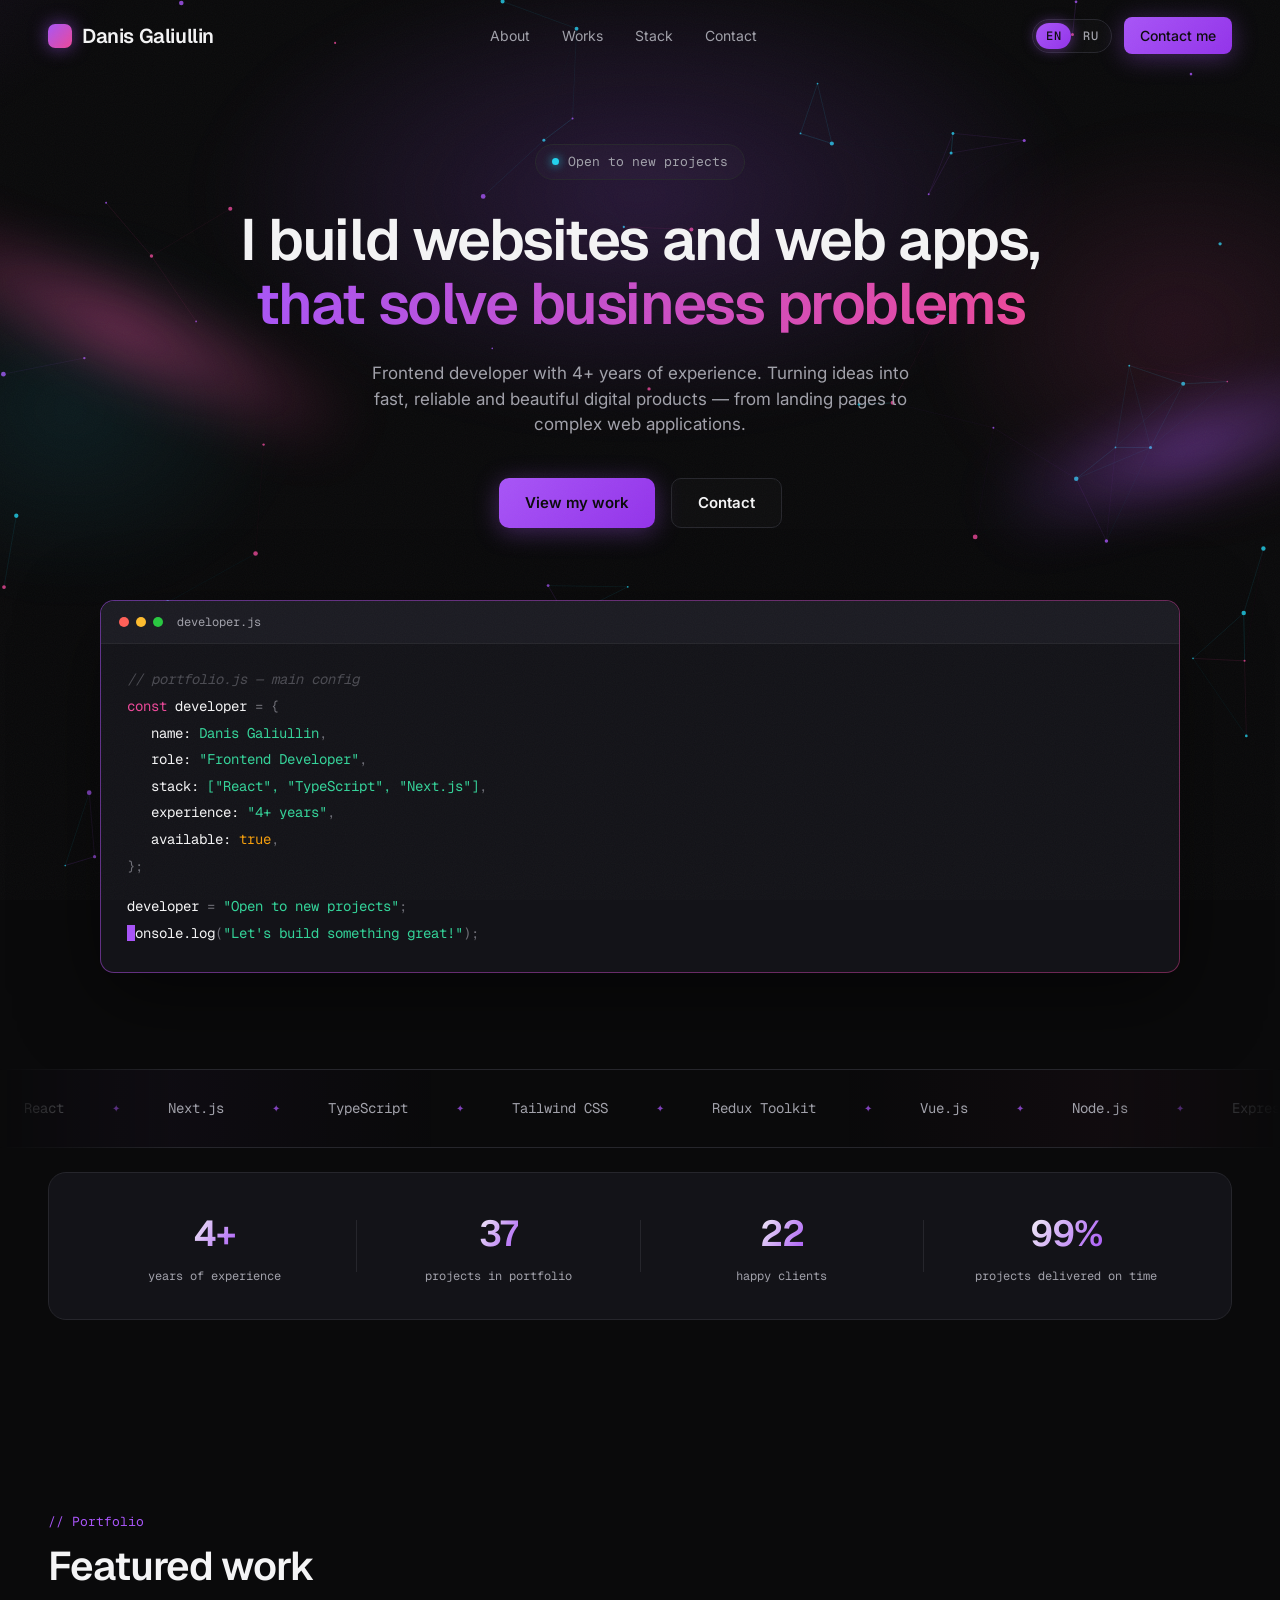
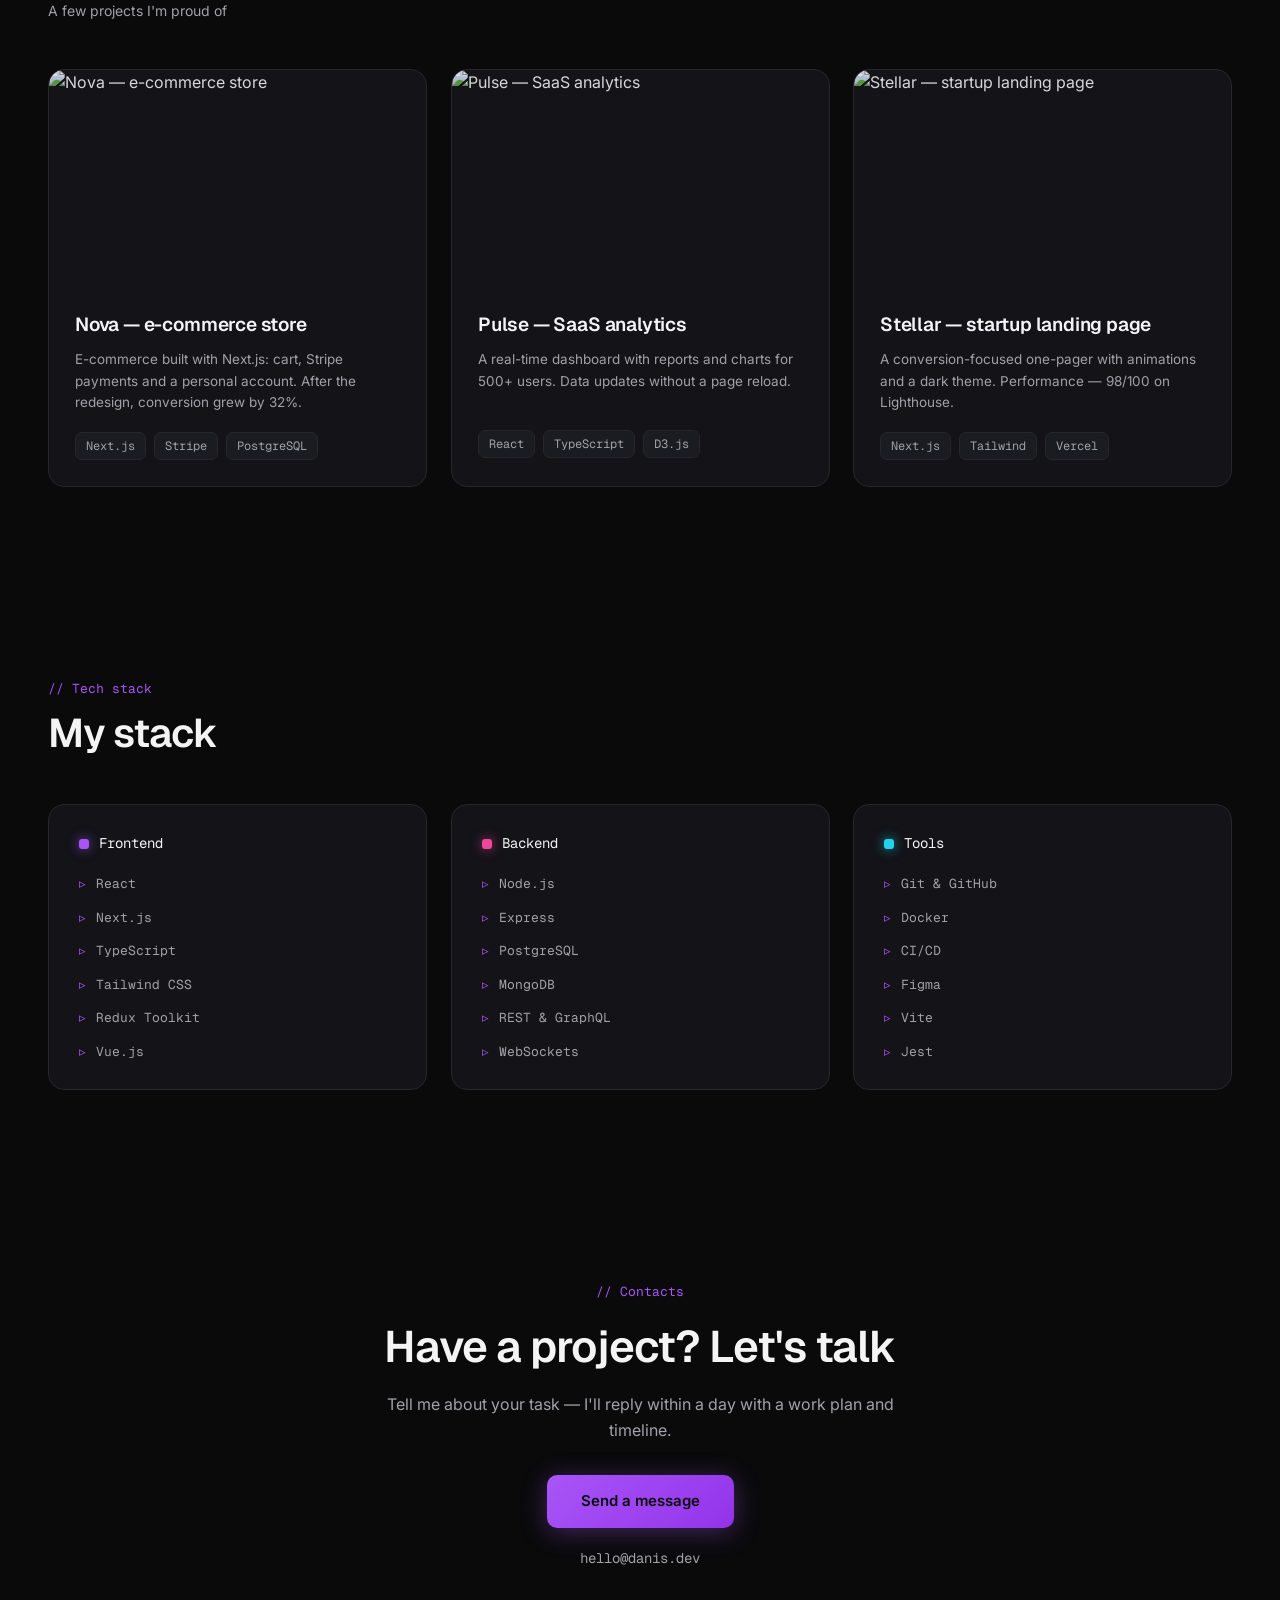
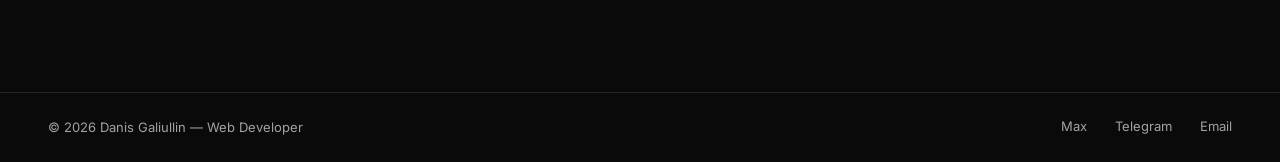
==== commit 12c85359: "Fix footer social links: rebuild from config, set real Telegram, bump cache - renderSocials: always " ====
--- a/index.html
+++ b/index.html
@@ -337,8 +337,8 @@
     </div>
   </footer>
 
-  <script src="js/config.js?v=21"></script>
-  <script src="js/content.js?v=21"></script>
-  <script src="js/main.js?v=21"></script>
+  <script src="js/config.js?v=22"></script>
+  <script src="js/content.js?v=22"></script>
+  <script src="js/main.js?v=22"></script>
 </body>
 </html>
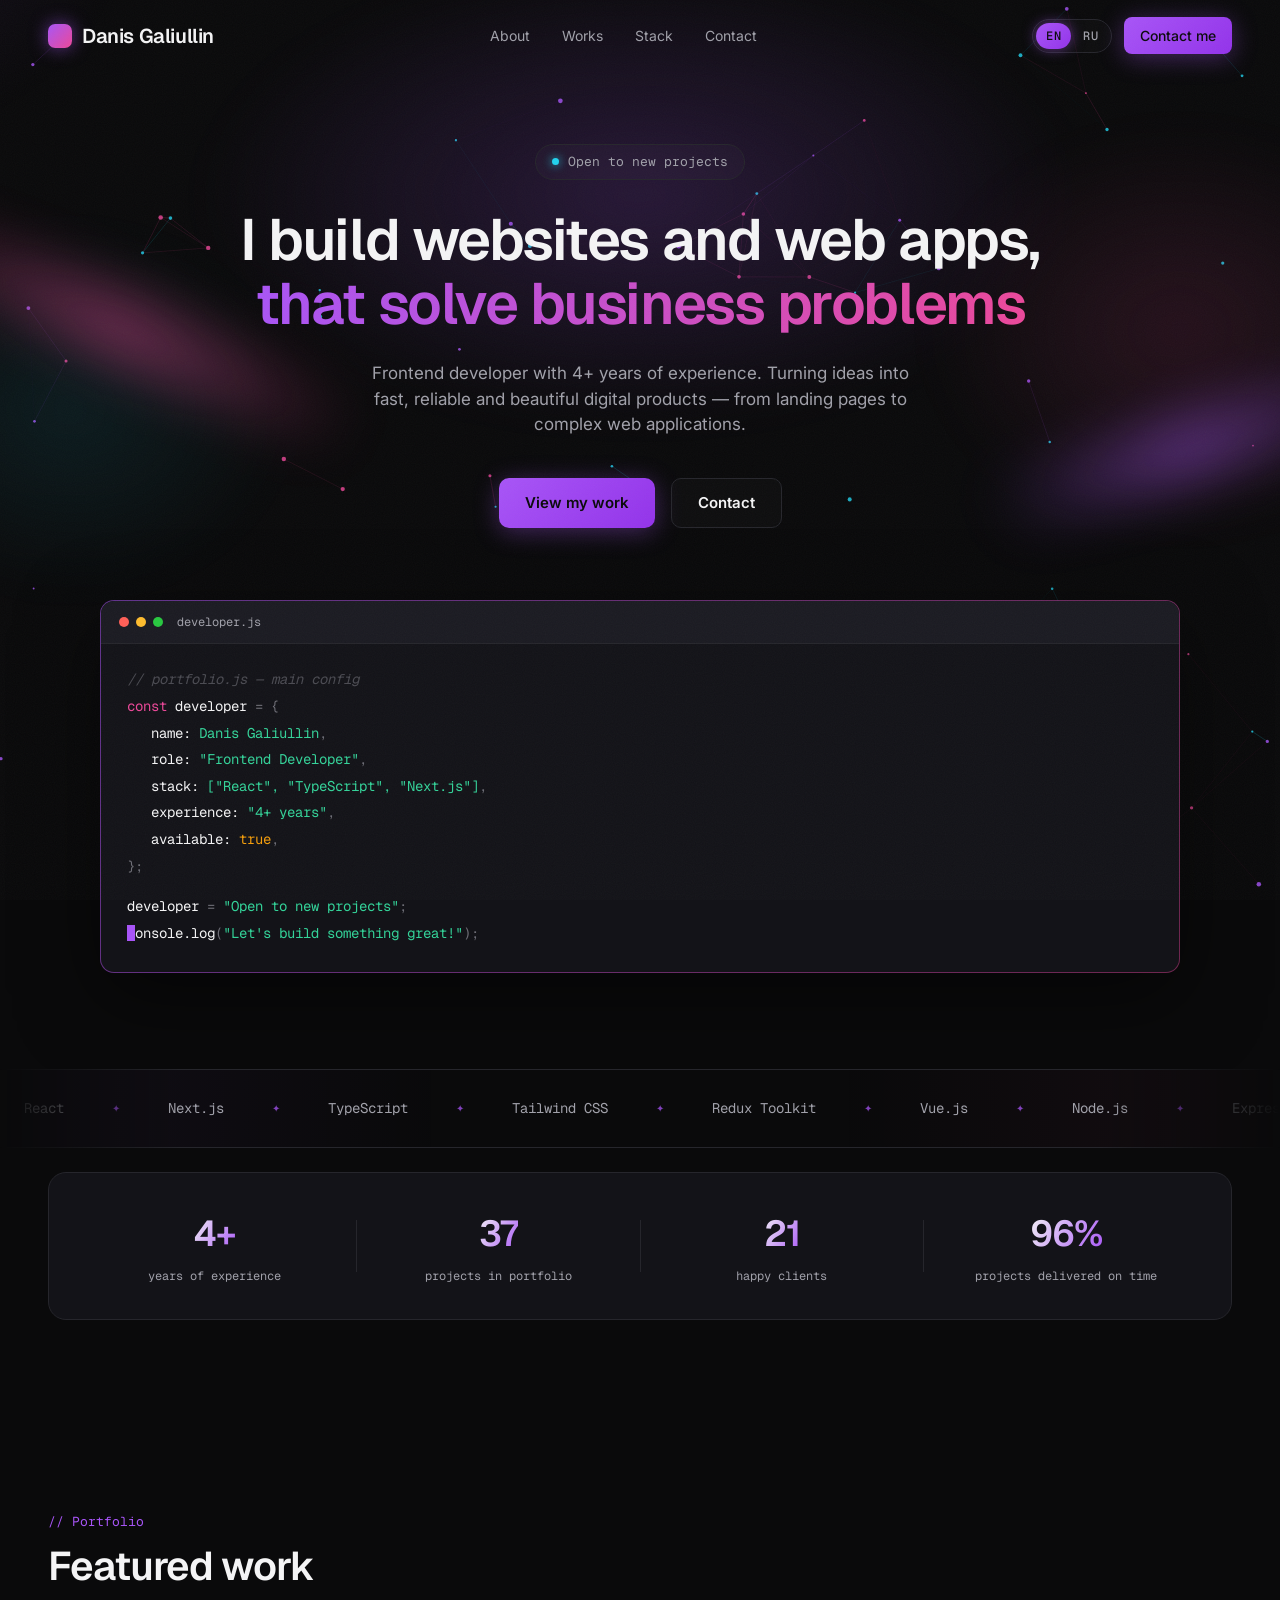
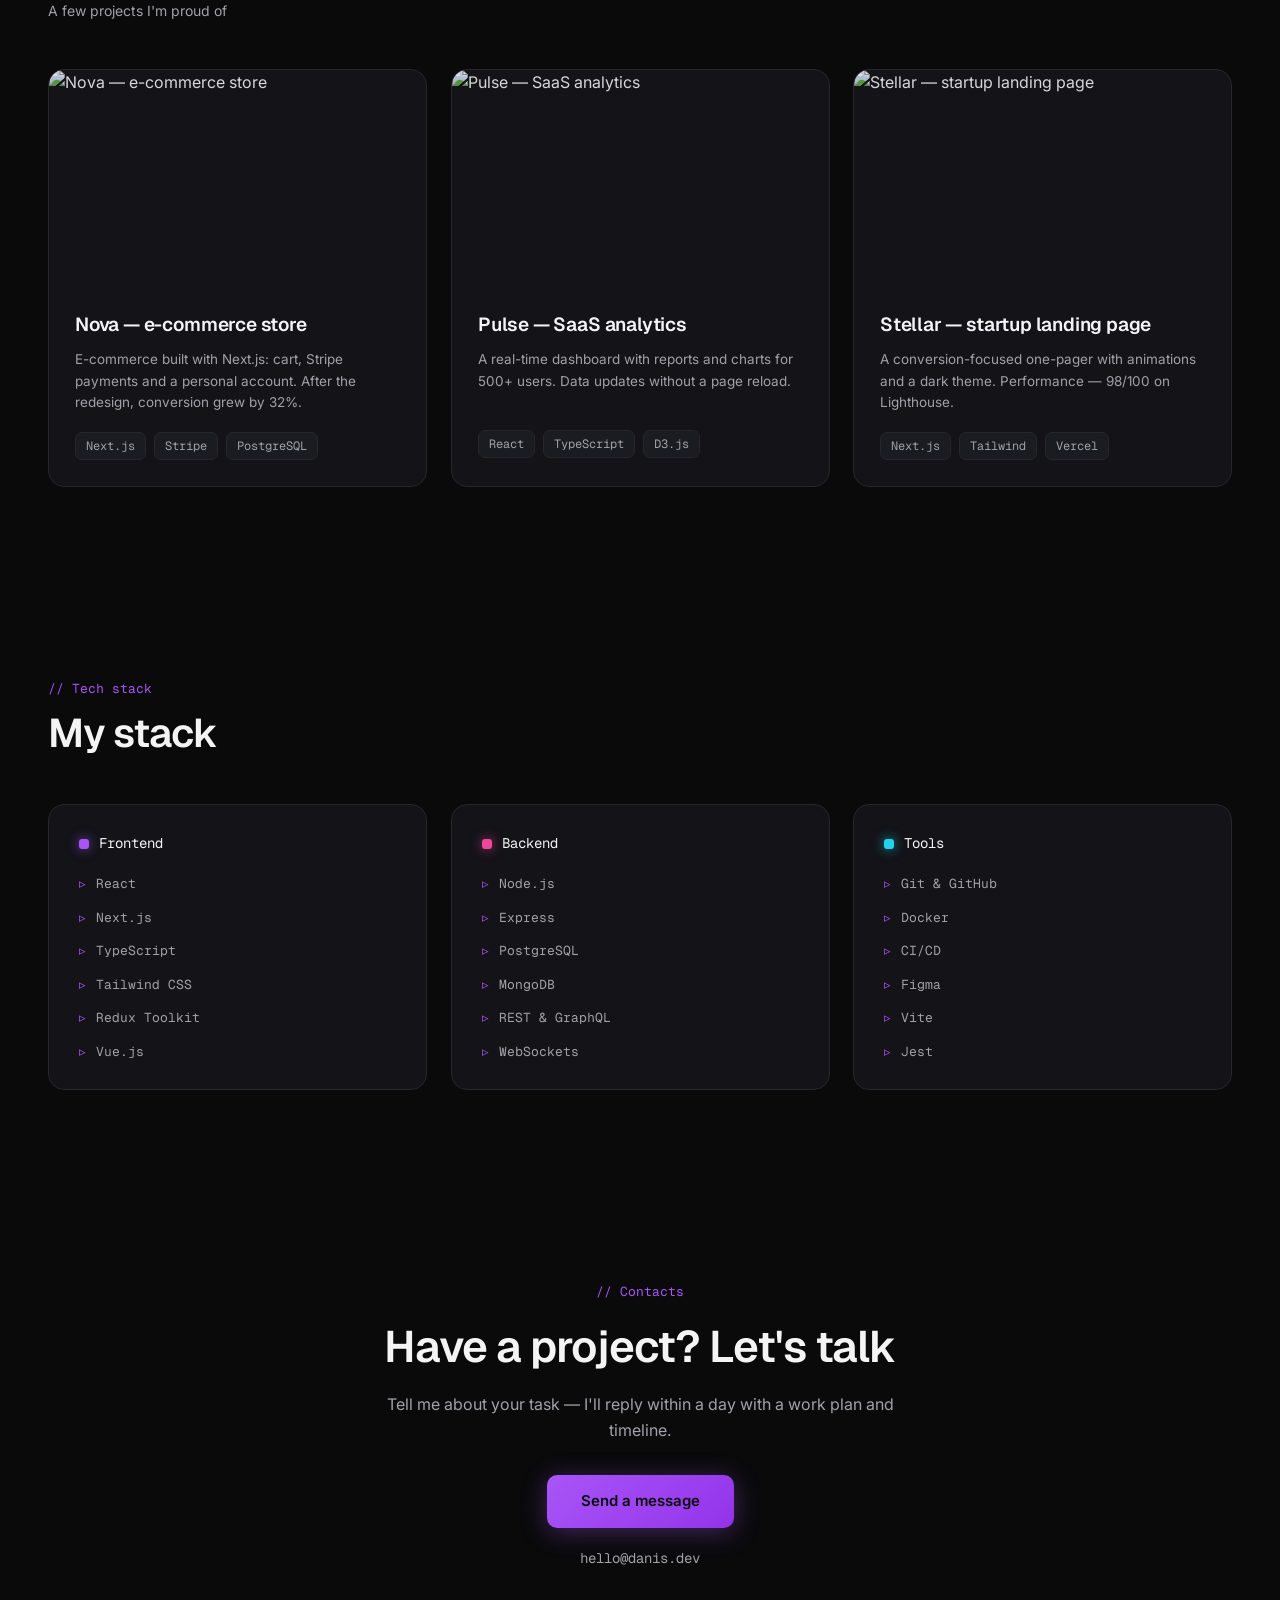
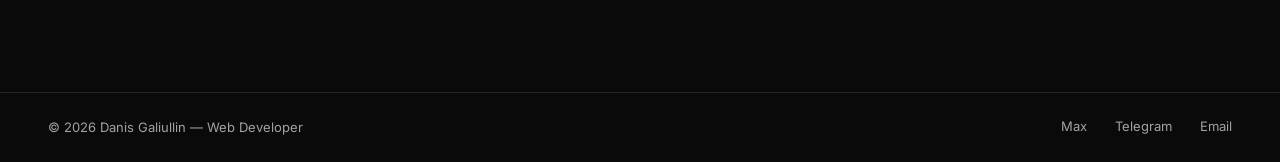
==== commit 8ac26bd9: "Project details: file uploads to Supabase Storage, details + gallery on cards" ====
--- a/index.html
+++ b/index.html
@@ -11,7 +11,7 @@
   <link rel="preconnect" href="https://fonts.gstatic.com" crossorigin>
   <link href="https://fonts.googleapis.com/css2?family=Geist:wght@400;500;600&family=Geist+Mono:wght@400;500&family=Inter:wght@400;500;600&display=swap" rel="stylesheet" media="print" onload="this.media='all'">
   <noscript><link href="https://fonts.googleapis.com/css2?family=Geist:wght@400;500;600&family=Geist+Mono:wght@400;500&family=Inter:wght@400;500;600&display=swap" rel="stylesheet"></noscript>
-  <link rel="stylesheet" href="css/styles.css">
+  <link rel="stylesheet" href="css/styles.css?v=3">
   <script>document.documentElement.classList.add("js");</script>
 </head>
 <body>
@@ -326,6 +326,28 @@
     </div>
   </div>
 
+  <!-- PROJECT DETAILS MODAL -->
+  <div class="modal-backdrop" id="projectModal" role="dialog" aria-modal="true" aria-hidden="true" aria-labelledby="projectModalTitle">
+    <div class="project-modal" role="document">
+      <button class="contact-modal-close" id="projectModalClose" aria-label="Close modal" data-i18n-aria="modal.close">
+        <svg viewBox="0 0 24 24" fill="none" stroke="currentColor" stroke-width="2" stroke-linecap="round" aria-hidden="true">
+          <path d="M18 6 6 18"></path>
+          <path d="m6 6 12 12"></path>
+        </svg>
+      </button>
+      <div class="project-modal-cover">
+        <img id="projectModalImage" alt="">
+      </div>
+      <div class="project-modal-content">
+        <h2 class="project-modal-title" id="projectModalTitle"></h2>
+        <div class="tags" id="projectModalTags"></div>
+        <p class="project-modal-desc" id="projectModalDesc"></p>
+        <div class="project-modal-gallery" id="projectModalGallery"></div>
+        <a class="btn btn-outline project-modal-link" id="projectModalLink" target="_blank" rel="noopener" hidden></a>
+      </div>
+    </div>
+  </div>
+
   <footer class="footer">
     <div class="container footer-inner">
       <span class="copyright" id="footerCopy" data-i18n="footer.copyright">© 2026 Danis Galiullin — Web Developer</span>
@@ -337,8 +359,8 @@
     </div>
   </footer>
 
-  <script src="js/config.js?v=22"></script>
-  <script src="js/content.js?v=22"></script>
-  <script src="js/main.js?v=22"></script>
+  <script src="js/config.js?v=23"></script>
+  <script src="js/content.js?v=23"></script>
+  <script src="js/main.js?v=23"></script>
 </body>
 </html>
--- a/css/styles.css
+++ b/css/styles.css
@@ -1070,6 +1070,93 @@
   .contact-modal { padding: 26px 20px; }
 }
 
+/* ============ Project card actions ============ */
+.card-actions { display: flex; gap: 10px; margin-top: 18px; }
+
+/* ============ Project details modal ============ */
+.project-modal {
+  width: 100%;
+  max-width: 720px;
+  max-height: calc(100vh - 48px);
+  overflow-y: auto;
+  background: var(--surface);
+  border: 1px solid var(--border-subtle);
+  border-radius: 18px;
+  position: relative;
+  transform: translateY(16px) scale(0.98);
+  transition: transform 0.35s var(--ease-out);
+  box-shadow: 0 24px 80px rgba(0, 0, 0, 0.6);
+}
+
+.modal-backdrop.is-open .project-modal { transform: translateY(0) scale(1); }
+
+.project-modal-cover {
+  aspect-ratio: 16 / 9;
+  overflow: hidden;
+  border-radius: 17px 17px 0 0;
+}
+
+.project-modal-cover img {
+  width: 100%;
+  height: 100%;
+  object-fit: cover;
+  display: block;
+}
+
+.project-modal-content { padding: 26px 30px 30px; }
+
+.project-modal-title {
+  font-family: var(--font-heading);
+  font-size: 24px;
+  font-weight: 600;
+  letter-spacing: -0.02em;
+}
+
+.project-modal-desc {
+  color: var(--text-muted);
+  font-size: 14.5px;
+  line-height: 1.65;
+  margin-top: 14px;
+  white-space: pre-line;
+}
+
+.project-modal-gallery {
+  display: flex;
+  flex-wrap: wrap;
+  gap: 10px;
+  margin-top: 20px;
+}
+
+.project-modal-thumb {
+  width: 104px;
+  height: 68px;
+  border-radius: 8px;
+  overflow: hidden;
+  border: 2px solid var(--border-subtle);
+  padding: 0;
+  transition: border-color 0.25s ease, transform 0.25s ease;
+}
+
+.project-modal-thumb img {
+  width: 100%;
+  height: 100%;
+  object-fit: cover;
+  display: block;
+}
+
+.project-modal-thumb:hover { border-color: rgba(168, 85, 247, 0.6); transform: translateY(-2px); }
+
+.project-modal-thumb.is-active { border-color: var(--accent); }
+
+.project-modal-link { margin-top: 24px; display: inline-flex; align-items: center; gap: 8px; }
+
+.project-modal-link[hidden] { display: none; }
+
+@media (max-width: 640px) {
+  .project-modal-content { padding: 22px 20px 26px; }
+  .project-modal-title { font-size: 21px; }
+}
+
 /* ============ Scroll progress bar ============ */
 .scroll-progress {
   position: fixed;
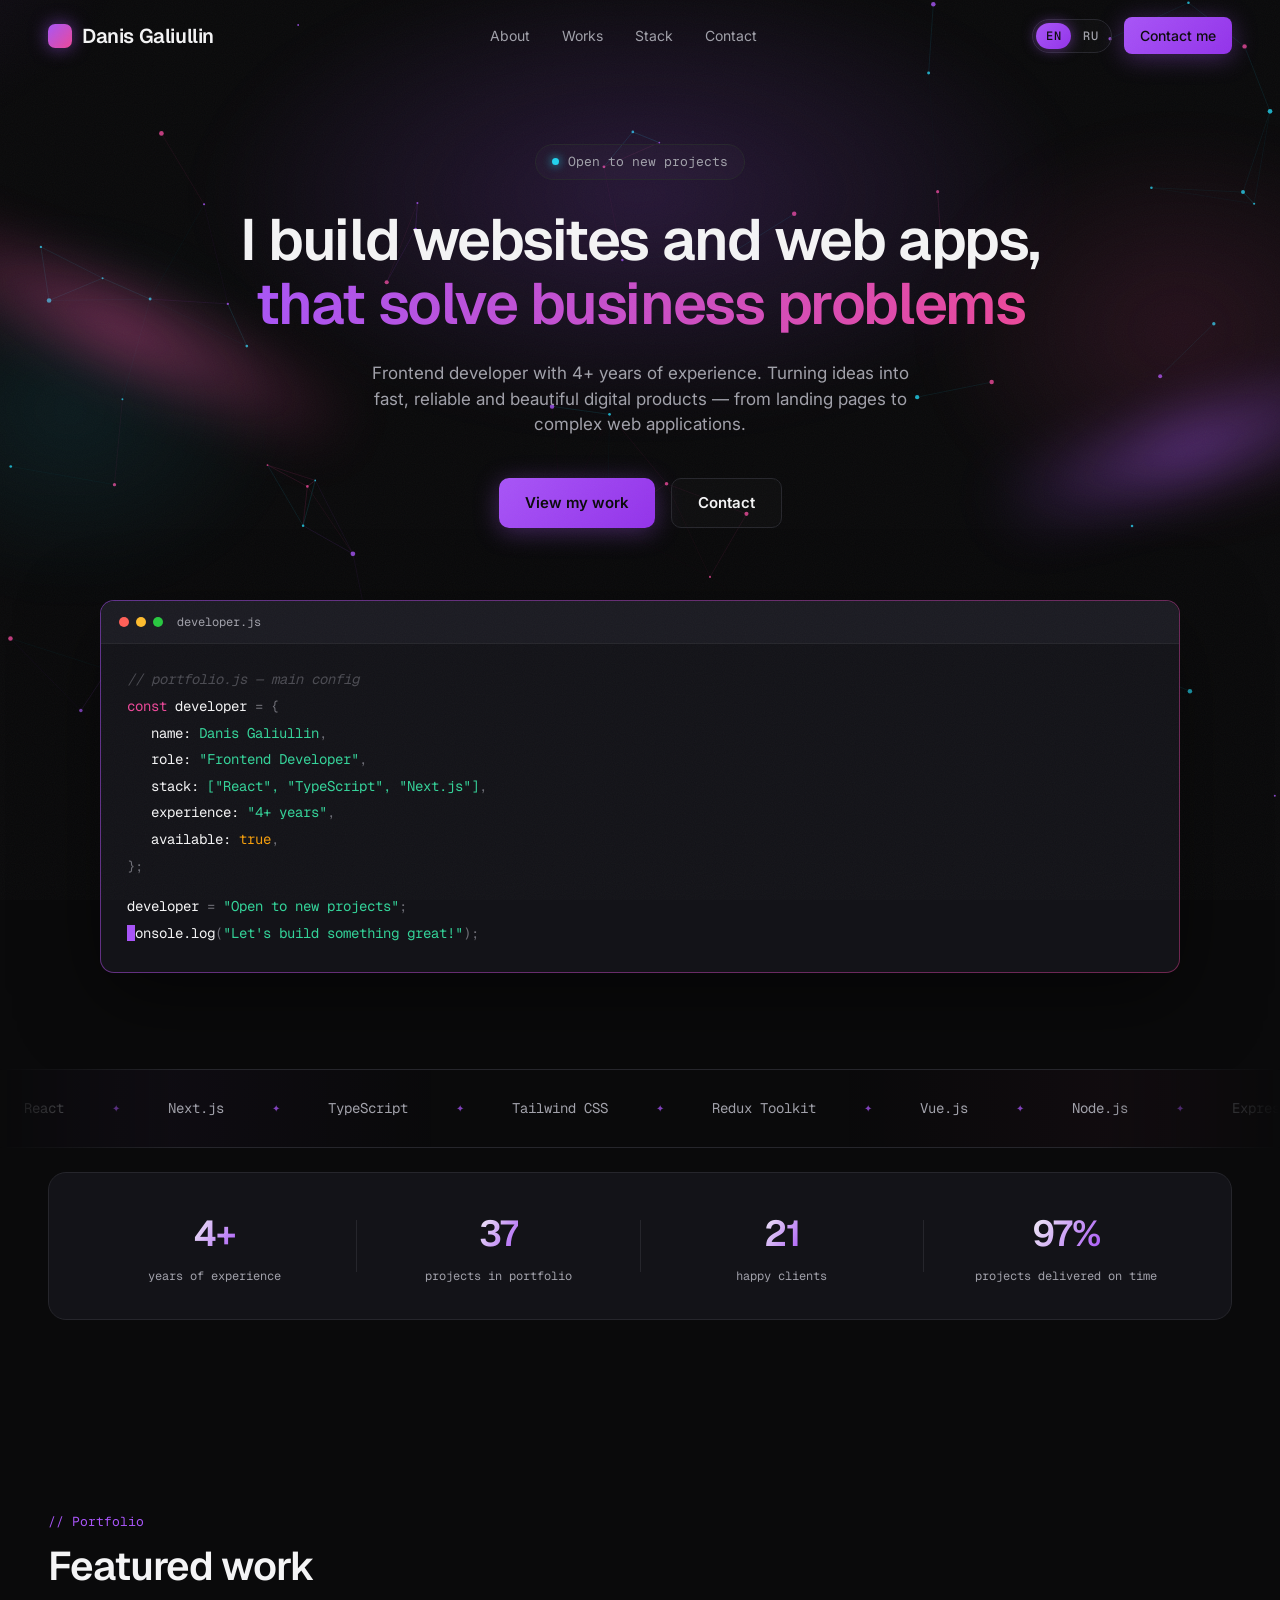
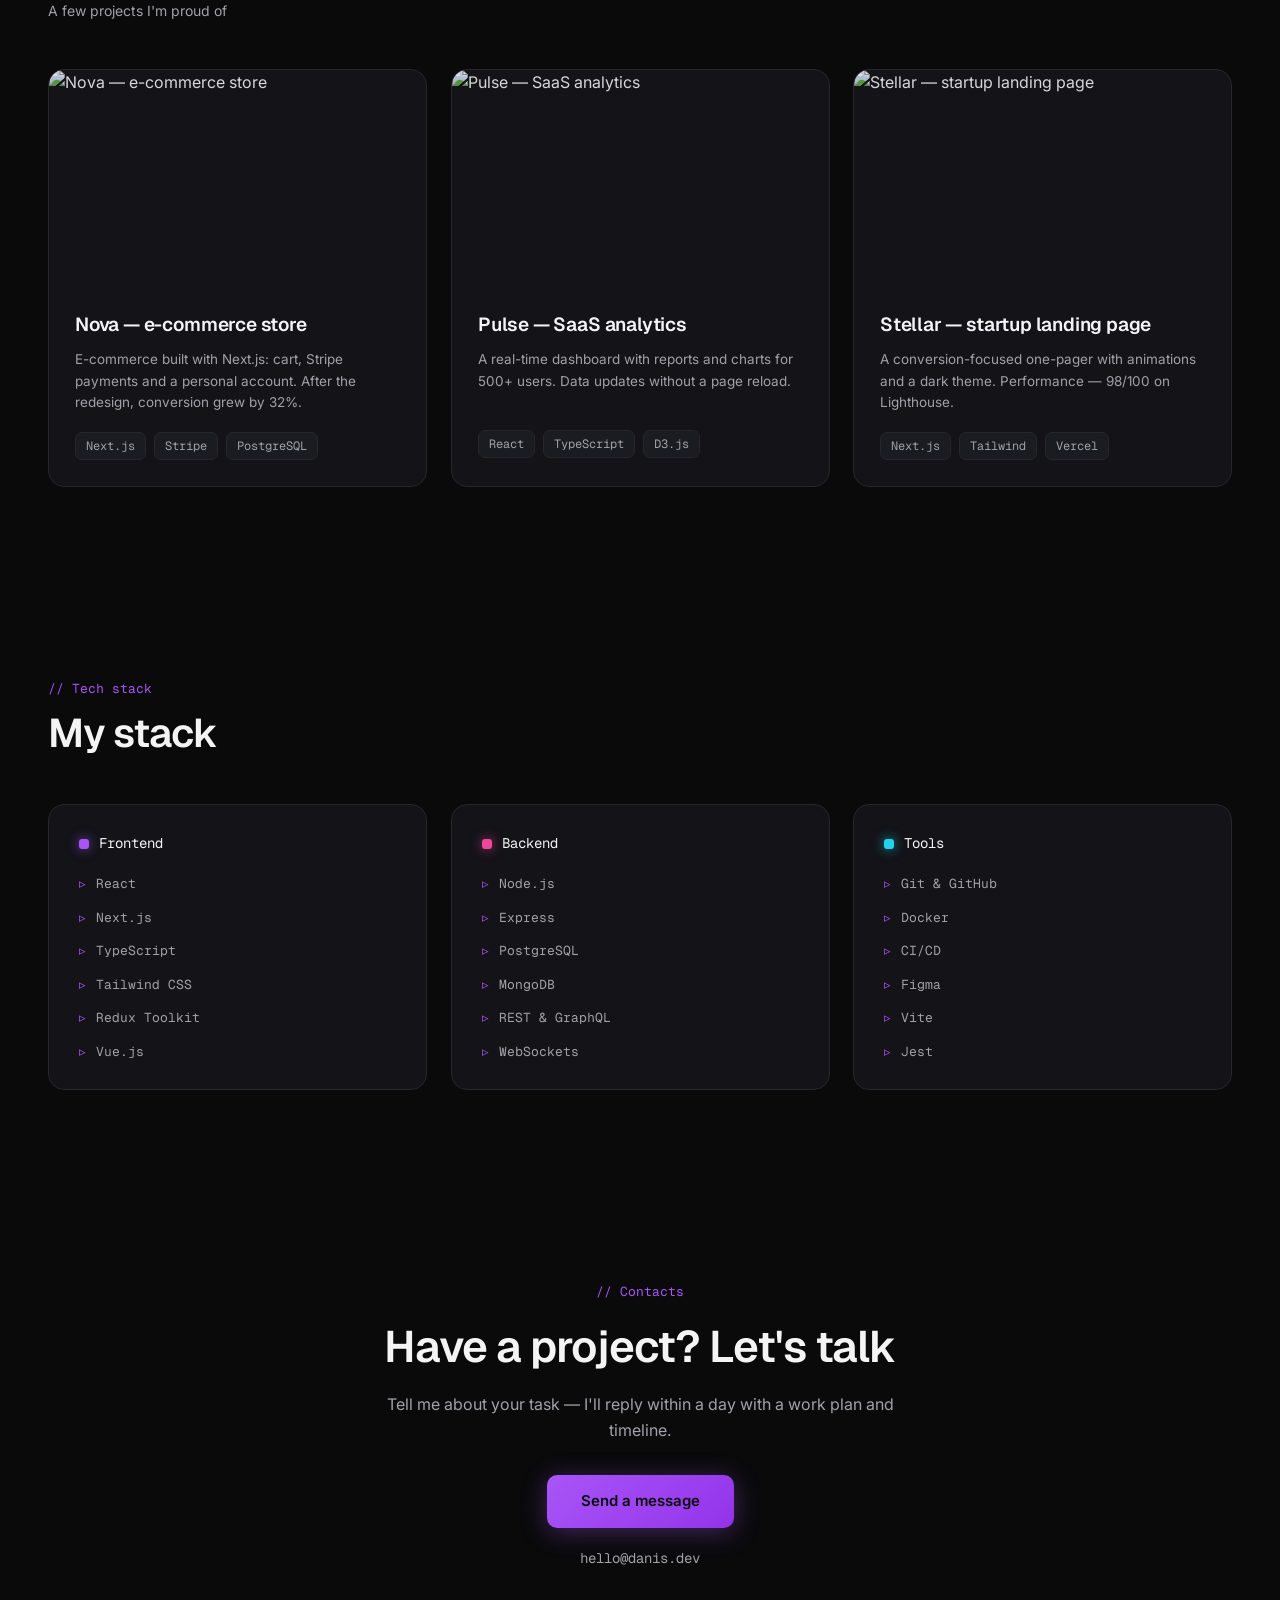
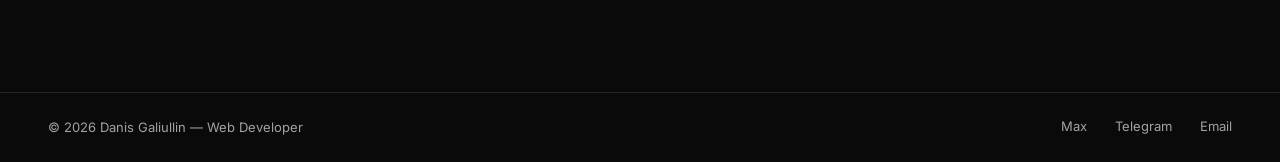
==== commit 9cadc566: "Bump cache-bust versions to v24 (fix stale cache blocking details button) Co-Authored-By: Claude <no" ====
--- a/index.html
+++ b/index.html
@@ -11,7 +11,7 @@
   <link rel="preconnect" href="https://fonts.gstatic.com" crossorigin>
   <link href="https://fonts.googleapis.com/css2?family=Geist:wght@400;500;600&family=Geist+Mono:wght@400;500&family=Inter:wght@400;500;600&display=swap" rel="stylesheet" media="print" onload="this.media='all'">
   <noscript><link href="https://fonts.googleapis.com/css2?family=Geist:wght@400;500;600&family=Geist+Mono:wght@400;500&family=Inter:wght@400;500;600&display=swap" rel="stylesheet"></noscript>
-  <link rel="stylesheet" href="css/styles.css?v=3">
+  <link rel="stylesheet" href="css/styles.css?v=4">
   <script>document.documentElement.classList.add("js");</script>
 </head>
 <body>
@@ -359,8 +359,8 @@
     </div>
   </footer>
 
-  <script src="js/config.js?v=23"></script>
-  <script src="js/content.js?v=23"></script>
-  <script src="js/main.js?v=23"></script>
+  <script src="js/config.js?v=24"></script>
+  <script src="js/content.js?v=24"></script>
+  <script src="js/main.js?v=24"></script>
 </body>
 </html>
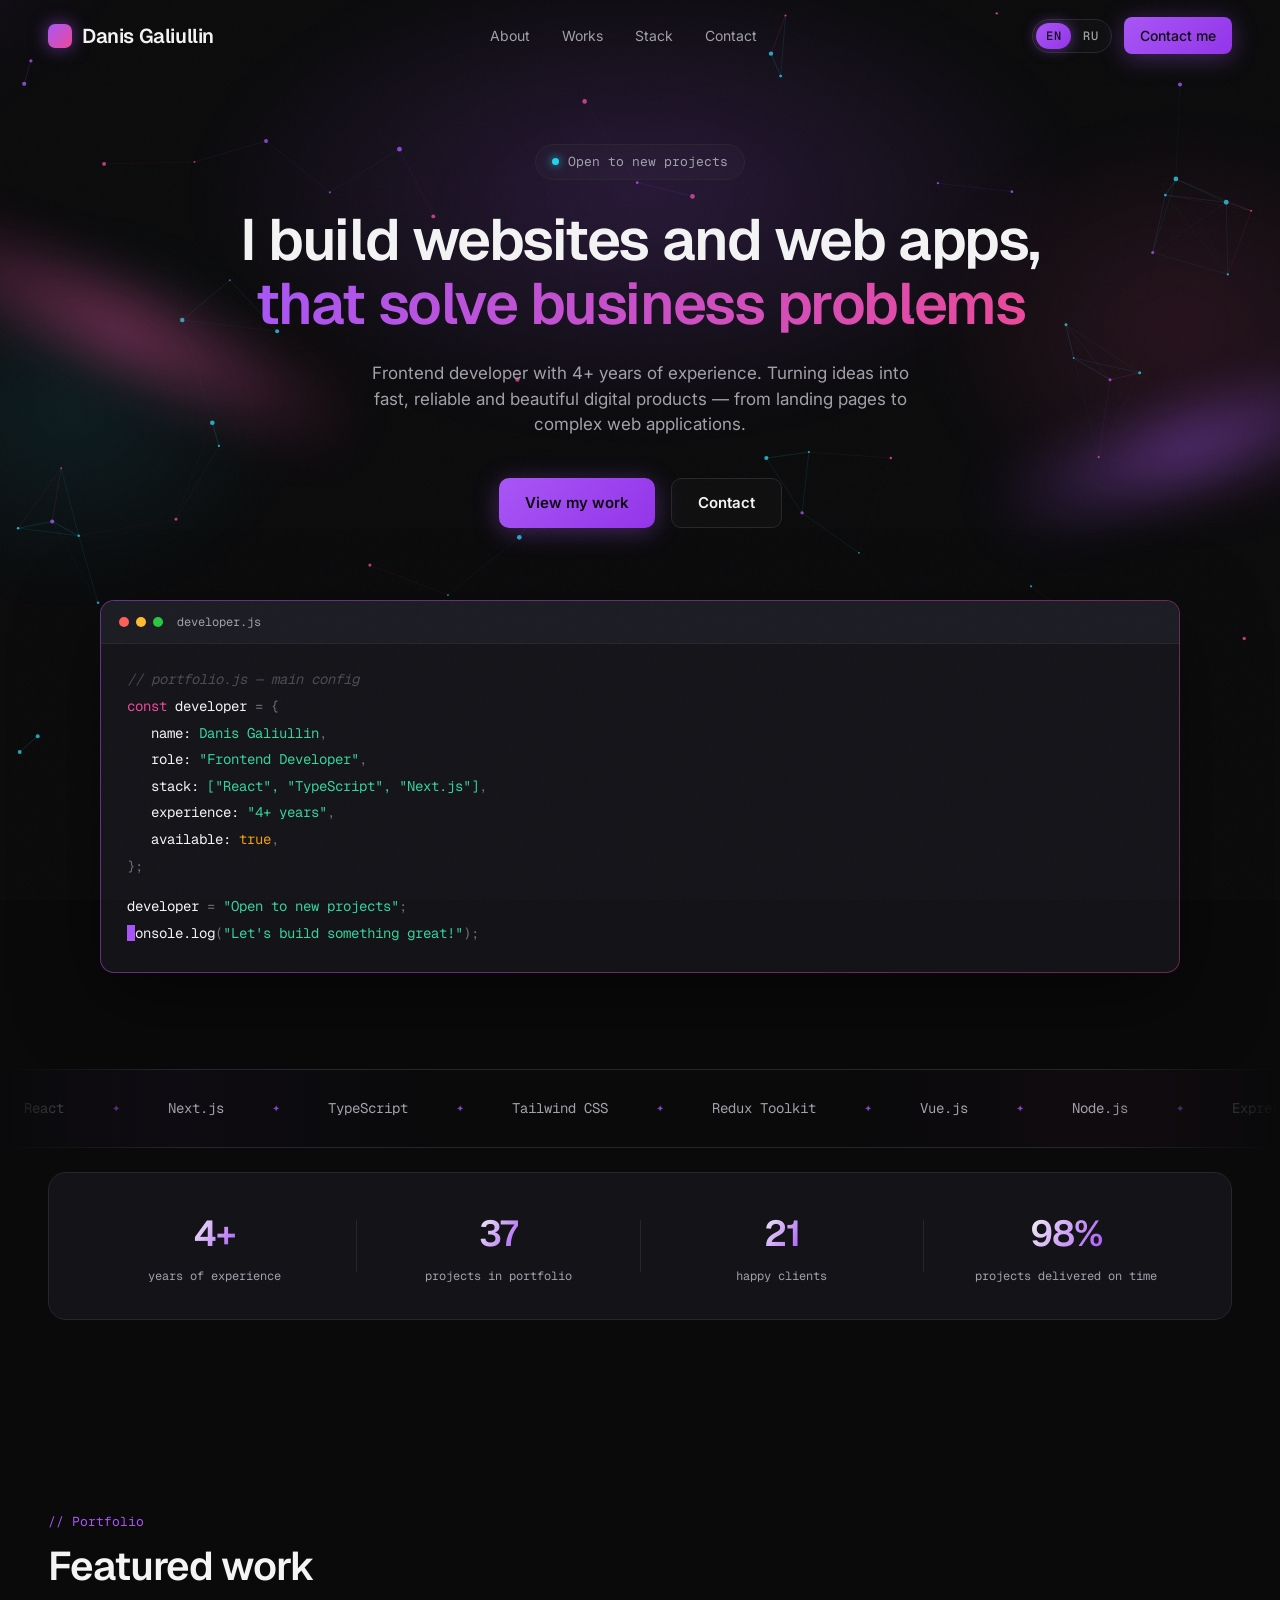
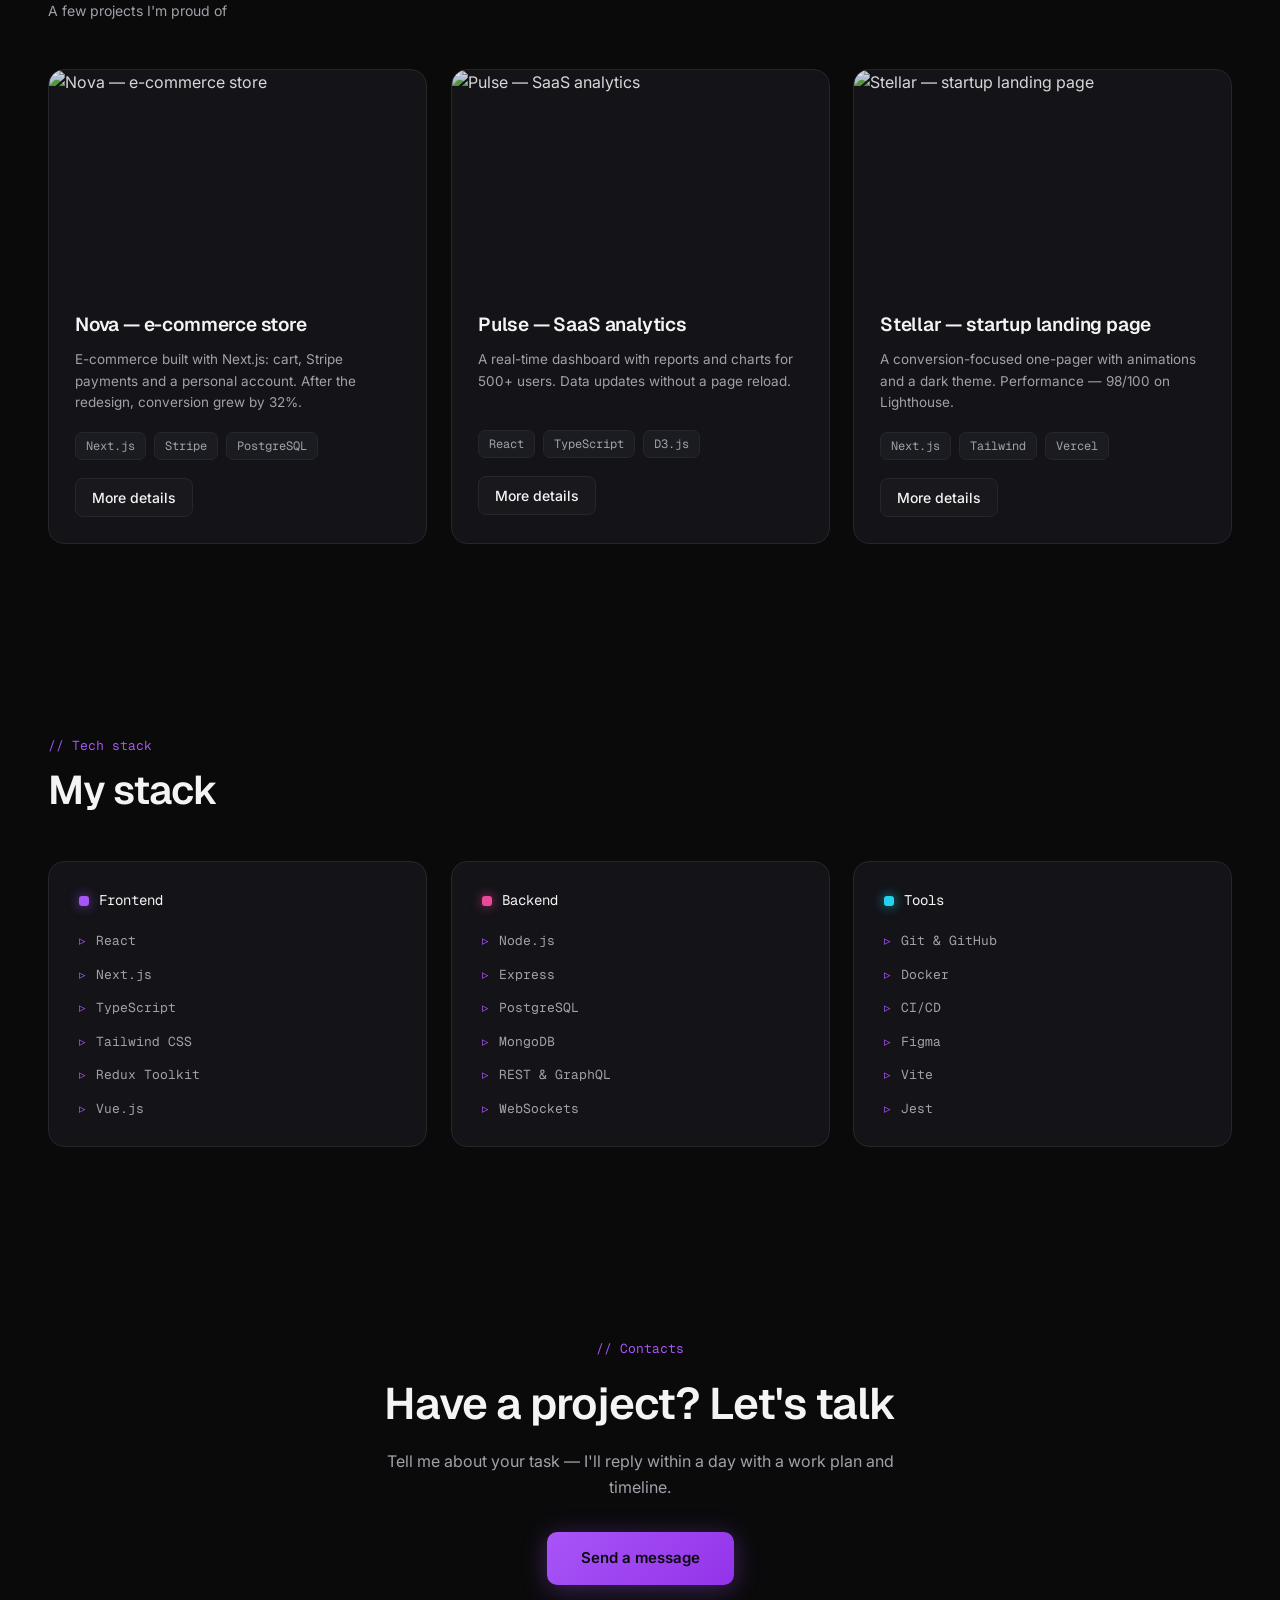
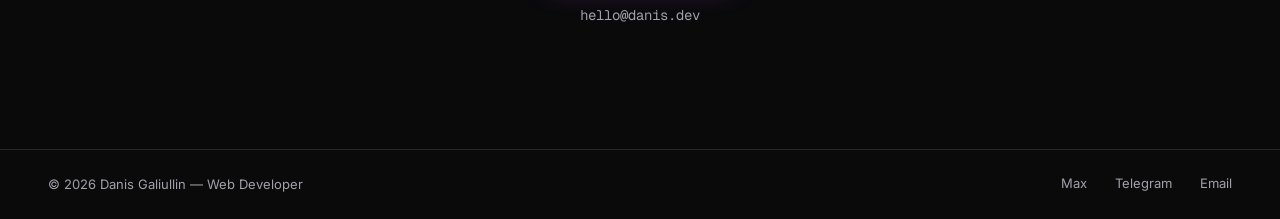
==== commit f1d7bc50: "Remove static project cards so renderProjects builds them with details button The static cards in in" ====
--- a/index.html
+++ b/index.html
@@ -155,52 +155,7 @@
           </div>
         </div>
 
-        <div class="cards-row" id="projectsGrid">
-          <article class="project-card tilt reveal">
-            <div class="card-cover">
-              <img src="https://images.unsplash.com/photo-1657812159075-7f0abd98f7b8?q=80&w=800&auto=format&fit=crop" alt="Nova — e-commerce store" width="800" height="460" loading="lazy" decoding="async" fetchpriority="low">
-            </div>
-            <div class="card-content">
-              <h3 class="card-title" data-i18n="proj.1.title">Nova — e-commerce store</h3>
-              <p class="card-desc" data-i18n="proj.1.desc">E-commerce built with Next.js: cart, Stripe payments and a personal account. After the redesign, conversion grew by 32%.</p>
-              <div class="tags">
-                <span class="tag">Next.js</span>
-                <span class="tag">Stripe</span>
-                <span class="tag">PostgreSQL</span>
-              </div>
-            </div>
-          </article>
-
-          <article class="project-card tilt reveal">
-            <div class="card-cover">
-              <img src="https://images.unsplash.com/photo-1745270917331-787c80129680?q=80&w=800&auto=format&fit=crop" alt="Pulse — SaaS analytics" width="800" height="460" loading="lazy" decoding="async" fetchpriority="low">
-            </div>
-            <div class="card-content">
-              <h3 class="card-title" data-i18n="proj.2.title">Pulse — SaaS analytics</h3>
-              <p class="card-desc" data-i18n="proj.2.desc">A real-time dashboard with reports and charts for 500+ users. Data updates without a page reload.</p>
-              <div class="tags">
-                <span class="tag">React</span>
-                <span class="tag">TypeScript</span>
-                <span class="tag">D3.js</span>
-              </div>
-            </div>
-          </article>
-
-          <article class="project-card tilt reveal">
-            <div class="card-cover">
-              <img src="https://images.unsplash.com/photo-1763568258143-904ea924ac53?q=80&w=800&auto=format&fit=crop" alt="Stellar — startup landing page" width="800" height="460" loading="lazy" decoding="async" fetchpriority="low">
-            </div>
-            <div class="card-content">
-              <h3 class="card-title" data-i18n="proj.3.title">Stellar — startup landing page</h3>
-              <p class="card-desc" data-i18n="proj.3.desc">A conversion-focused one-pager with animations and a dark theme. Performance — 98/100 on Lighthouse.</p>
-              <div class="tags">
-                <span class="tag">Next.js</span>
-                <span class="tag">Tailwind</span>
-                <span class="tag">Vercel</span>
-              </div>
-            </div>
-          </article>
-        </div>
+        <div class="cards-row" id="projectsGrid"></div>
       </div>
     </section>
 
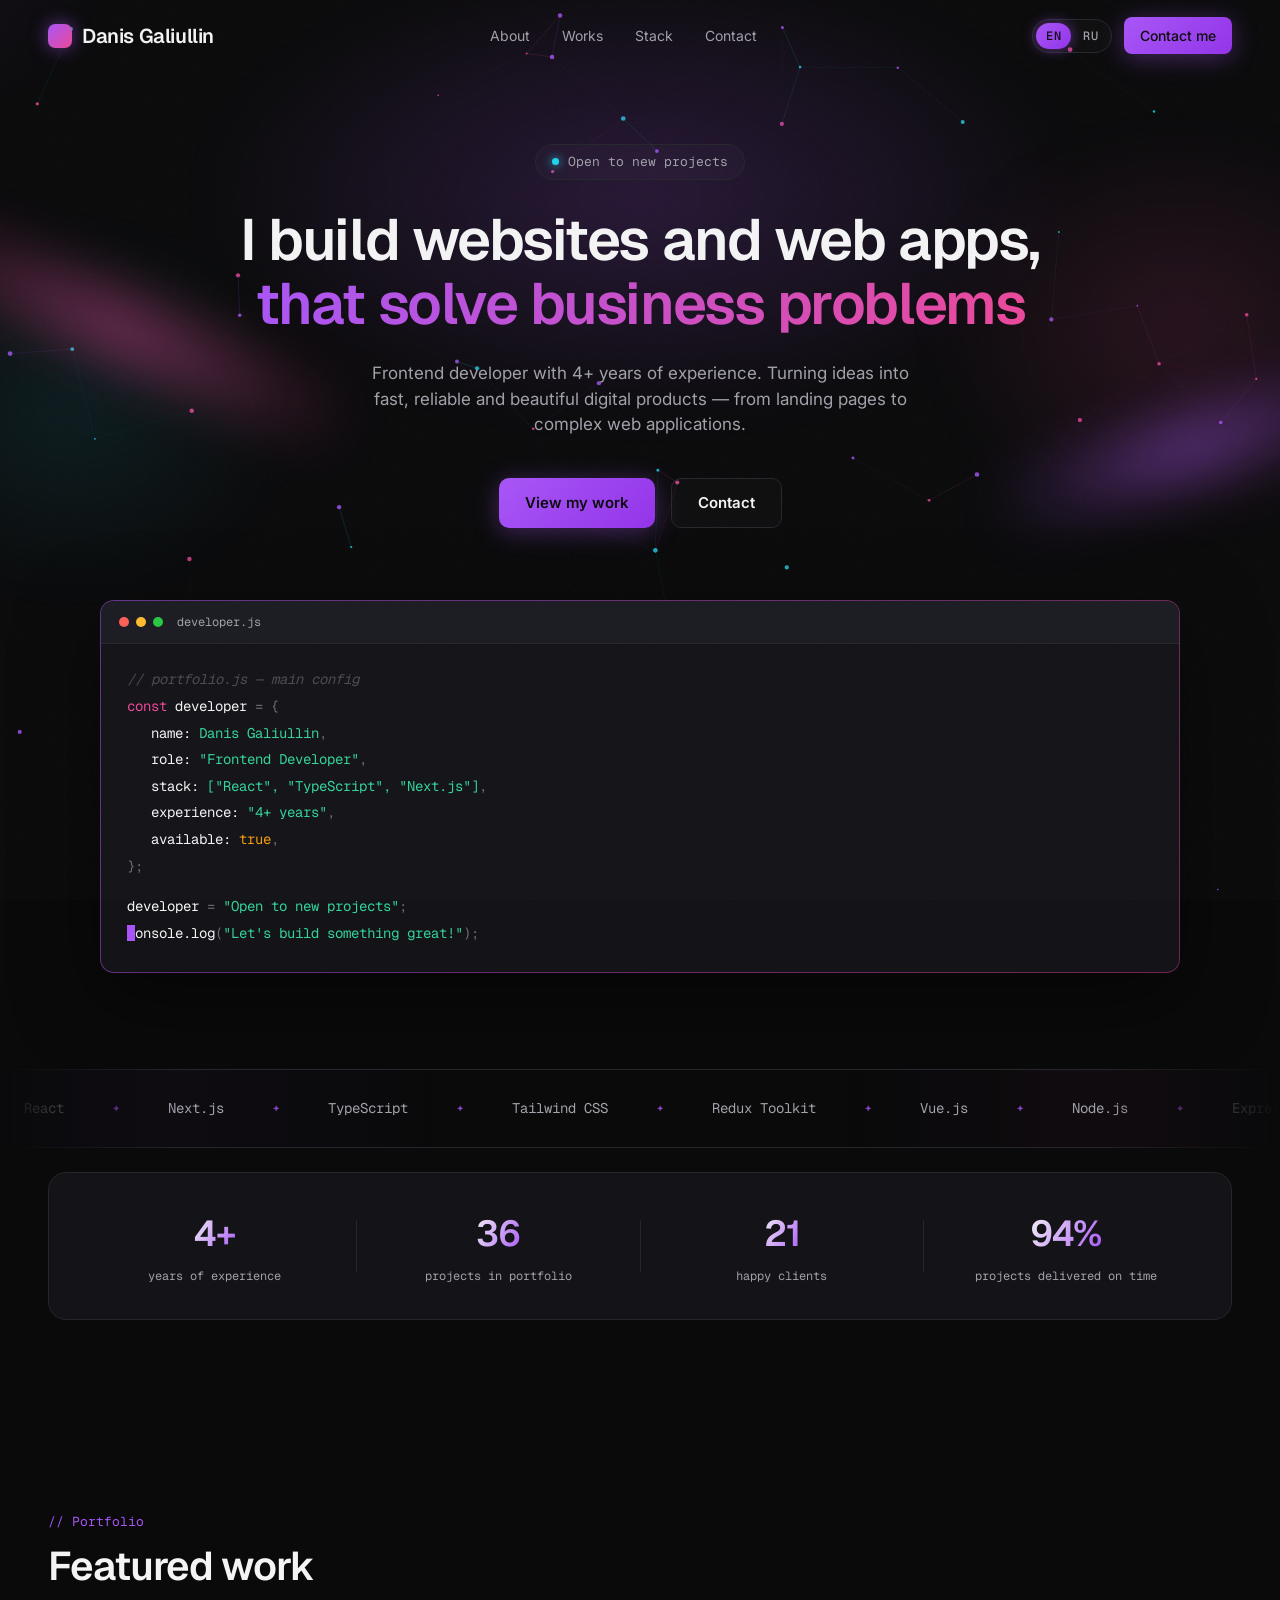
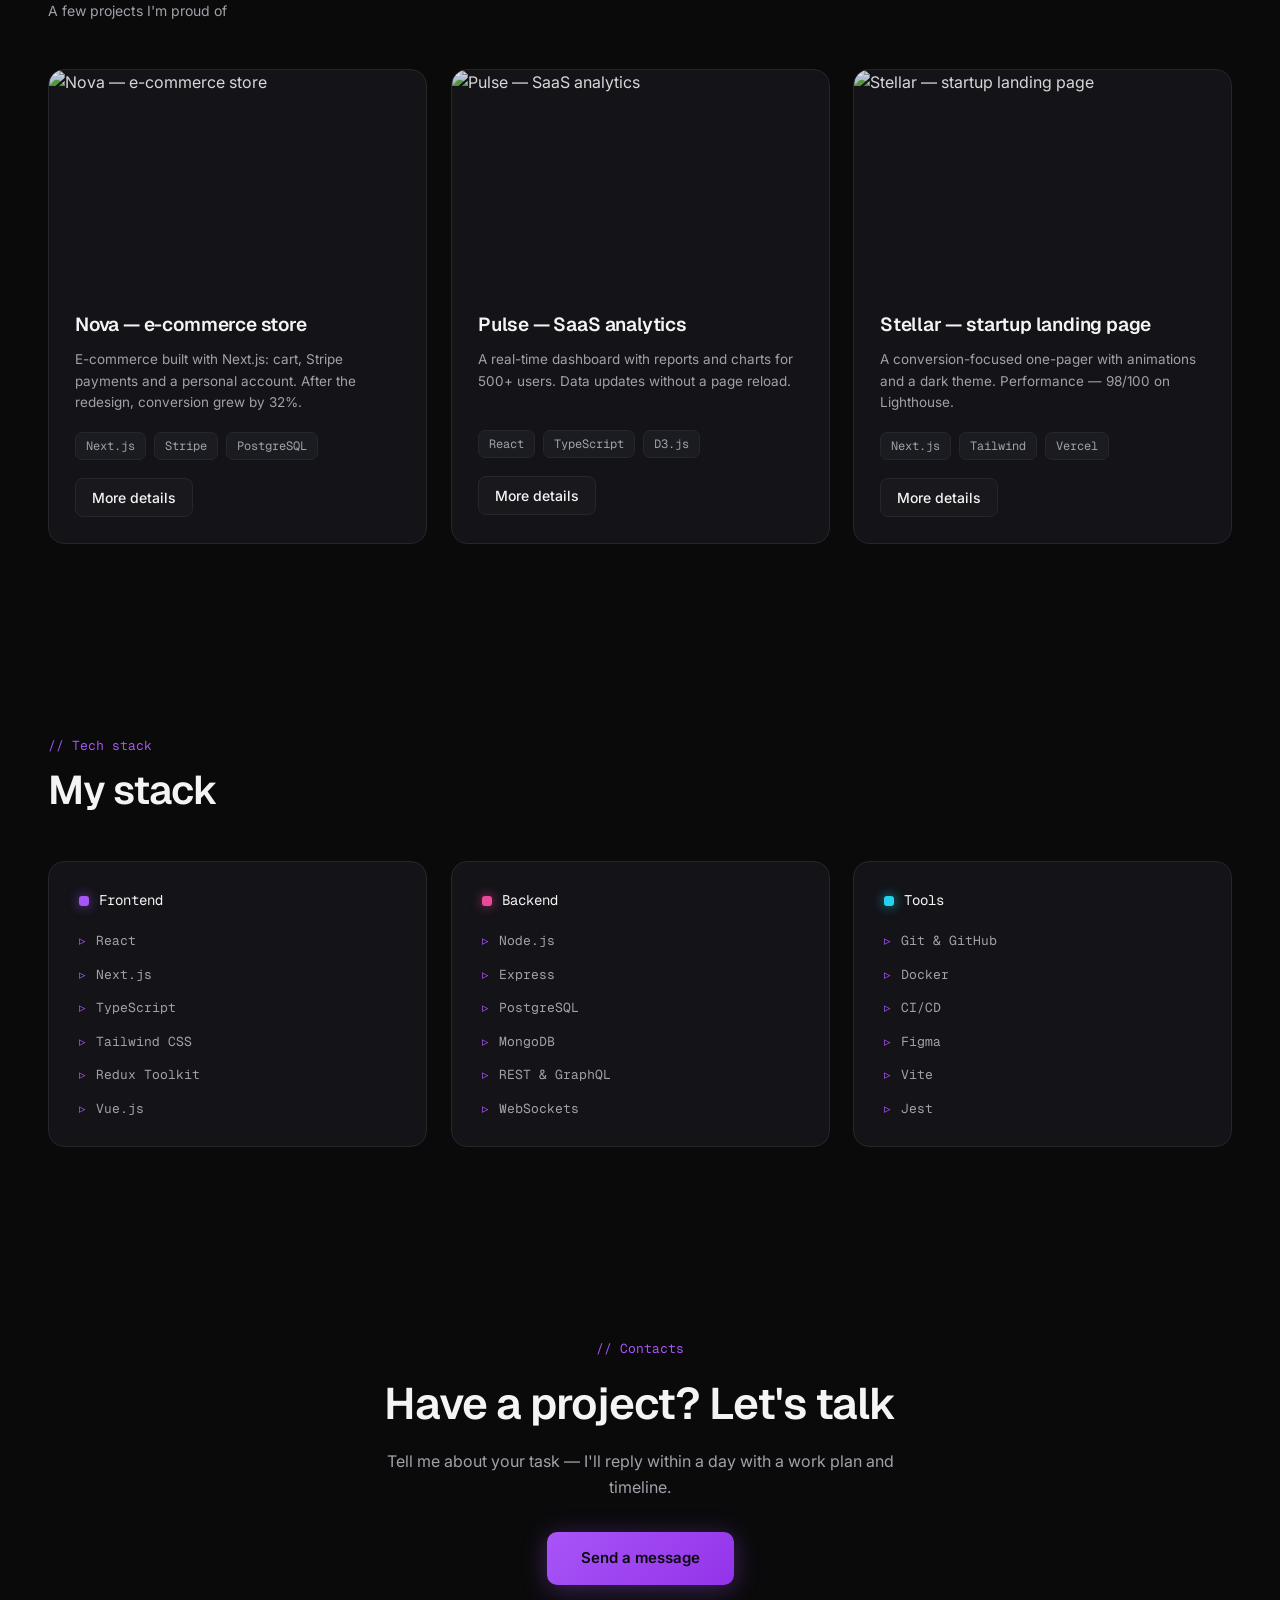
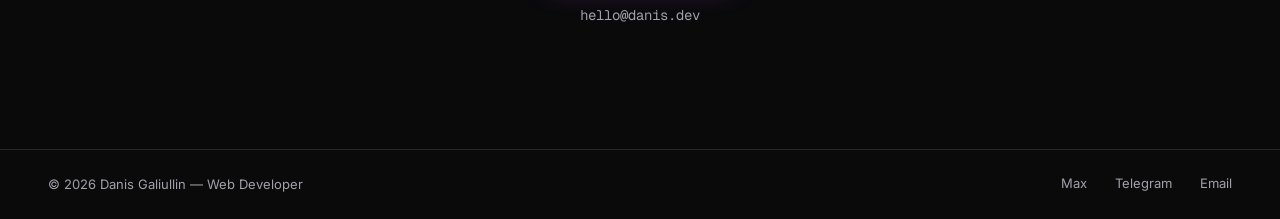
==== commit 1309bc6b: "Modal: move image selector thumbnails directly under the cover image Co-Authored-By: Claude <noreply" ====
--- a/index.html
+++ b/index.html
@@ -11,7 +11,7 @@
   <link rel="preconnect" href="https://fonts.gstatic.com" crossorigin>
   <link href="https://fonts.googleapis.com/css2?family=Geist:wght@400;500;600&family=Geist+Mono:wght@400;500&family=Inter:wght@400;500;600&display=swap" rel="stylesheet" media="print" onload="this.media='all'">
   <noscript><link href="https://fonts.googleapis.com/css2?family=Geist:wght@400;500;600&family=Geist+Mono:wght@400;500&family=Inter:wght@400;500;600&display=swap" rel="stylesheet"></noscript>
-  <link rel="stylesheet" href="css/styles.css?v=4">
+  <link rel="stylesheet" href="css/styles.css?v=5">
   <script>document.documentElement.classList.add("js");</script>
 </head>
 <body>
@@ -293,11 +293,11 @@
       <div class="project-modal-cover">
         <img id="projectModalImage" alt="">
       </div>
+      <div class="project-modal-gallery" id="projectModalGallery"></div>
       <div class="project-modal-content">
         <h2 class="project-modal-title" id="projectModalTitle"></h2>
         <div class="tags" id="projectModalTags"></div>
         <p class="project-modal-desc" id="projectModalDesc"></p>
-        <div class="project-modal-gallery" id="projectModalGallery"></div>
         <a class="btn btn-outline project-modal-link" id="projectModalLink" target="_blank" rel="noopener" hidden></a>
       </div>
     </div>
--- a/css/styles.css
+++ b/css/styles.css
@@ -1124,8 +1124,10 @@
   display: flex;
   flex-wrap: wrap;
   gap: 10px;
-  margin-top: 20px;
-}
+  padding: 14px 30px 0;
+}
+
+.project-modal-gallery:empty { display: none; }
 
 .project-modal-thumb {
   width: 104px;
@@ -1154,6 +1156,7 @@
 
 @media (max-width: 640px) {
   .project-modal-content { padding: 22px 20px 26px; }
+  .project-modal-gallery { padding: 12px 20px 0; }
   .project-modal-title { font-size: 21px; }
 }
 
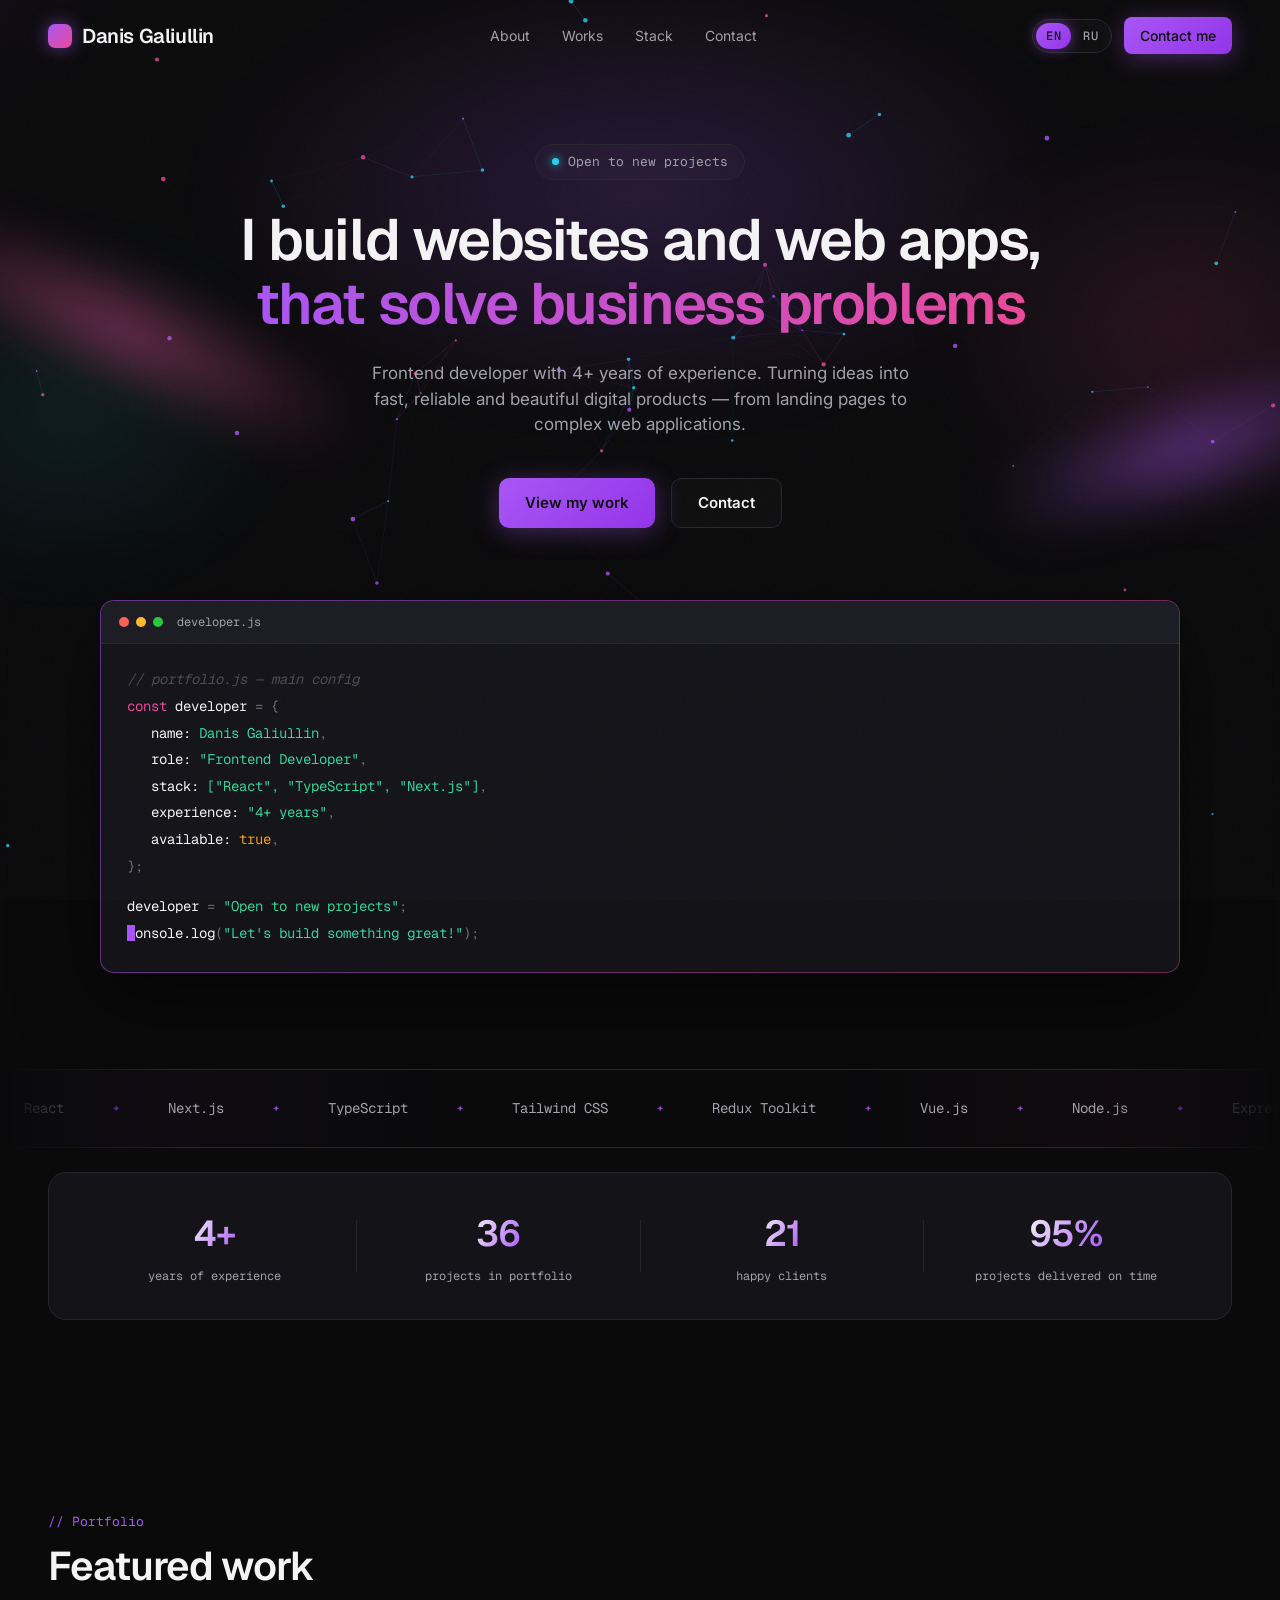
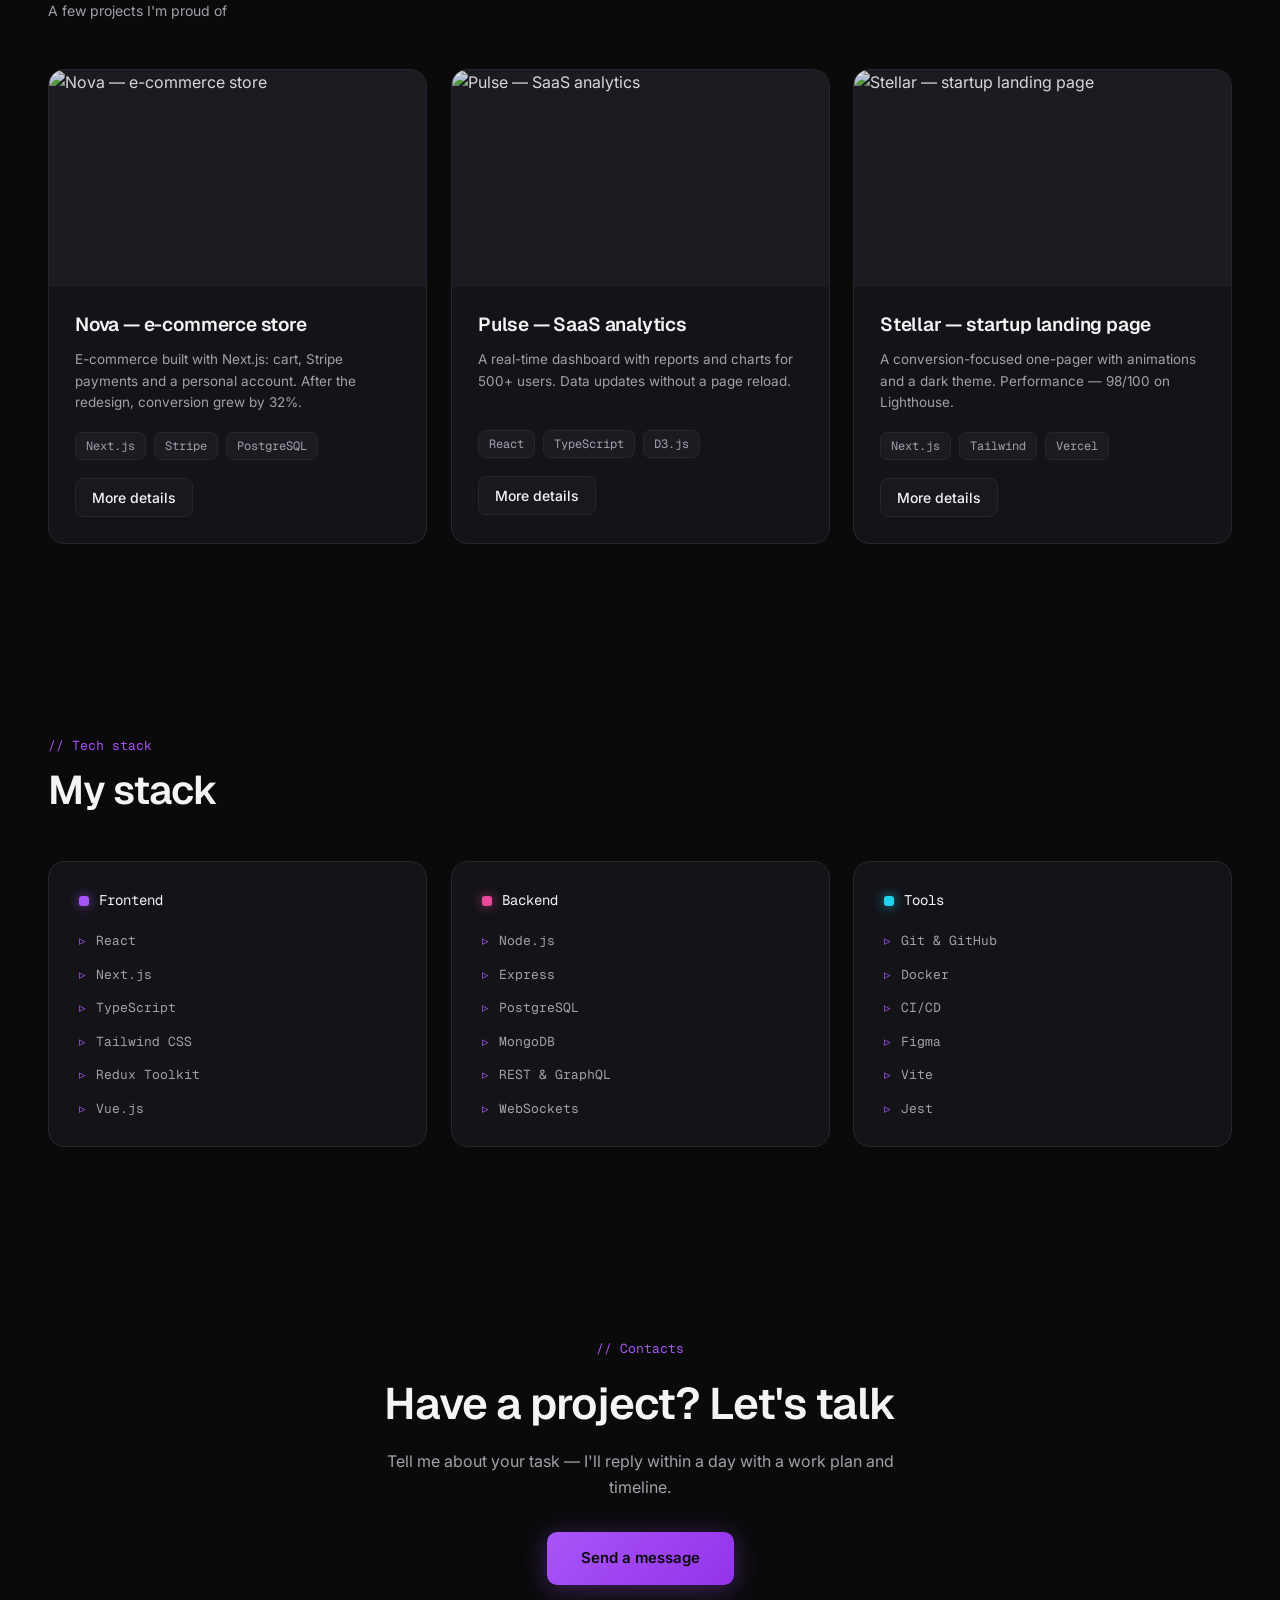
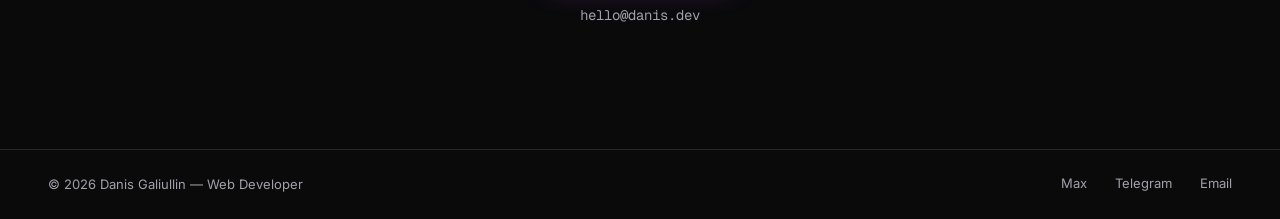
==== commit b73b3dbe: "Images: use object-fit contain so photos are never cropped Card covers, modal cover and modal thumbn" ====
--- a/index.html
+++ b/index.html
@@ -11,7 +11,7 @@
   <link rel="preconnect" href="https://fonts.gstatic.com" crossorigin>
   <link href="https://fonts.googleapis.com/css2?family=Geist:wght@400;500;600&family=Geist+Mono:wght@400;500&family=Inter:wght@400;500;600&display=swap" rel="stylesheet" media="print" onload="this.media='all'">
   <noscript><link href="https://fonts.googleapis.com/css2?family=Geist:wght@400;500;600&family=Geist+Mono:wght@400;500&family=Inter:wght@400;500;600&display=swap" rel="stylesheet"></noscript>
-  <link rel="stylesheet" href="css/styles.css?v=5">
+  <link rel="stylesheet" href="css/styles.css?v=6">
   <script>document.documentElement.classList.add("js");</script>
 </head>
 <body>
--- a/css/styles.css
+++ b/css/styles.css
@@ -679,12 +679,12 @@
   box-shadow: 0 20px 60px rgba(168, 85, 247, 0.18), 0 4px 20px rgba(0, 0, 0, 0.4);
 }
 
-.card-cover { overflow: hidden; aspect-ratio: 400 / 230; }
+.card-cover { overflow: hidden; aspect-ratio: 400 / 230; background: var(--surface-2); }
 
 .card-cover img {
   width: 100%;
   height: 100%;
-  object-fit: cover;
+  object-fit: contain;
   transition: transform 0.7s var(--ease-out), filter 0.5s ease;
   filter: saturate(0.92) brightness(0.88);
 }
@@ -1094,12 +1094,13 @@
   aspect-ratio: 16 / 9;
   overflow: hidden;
   border-radius: 17px 17px 0 0;
+  background: var(--bg);
 }
 
 .project-modal-cover img {
   width: 100%;
   height: 100%;
-  object-fit: cover;
+  object-fit: contain;
   display: block;
 }
 
@@ -1136,13 +1137,14 @@
   overflow: hidden;
   border: 2px solid var(--border-subtle);
   padding: 0;
+  background: var(--bg);
   transition: border-color 0.25s ease, transform 0.25s ease;
 }
 
 .project-modal-thumb img {
   width: 100%;
   height: 100%;
-  object-fit: cover;
+  object-fit: contain;
   display: block;
 }
 
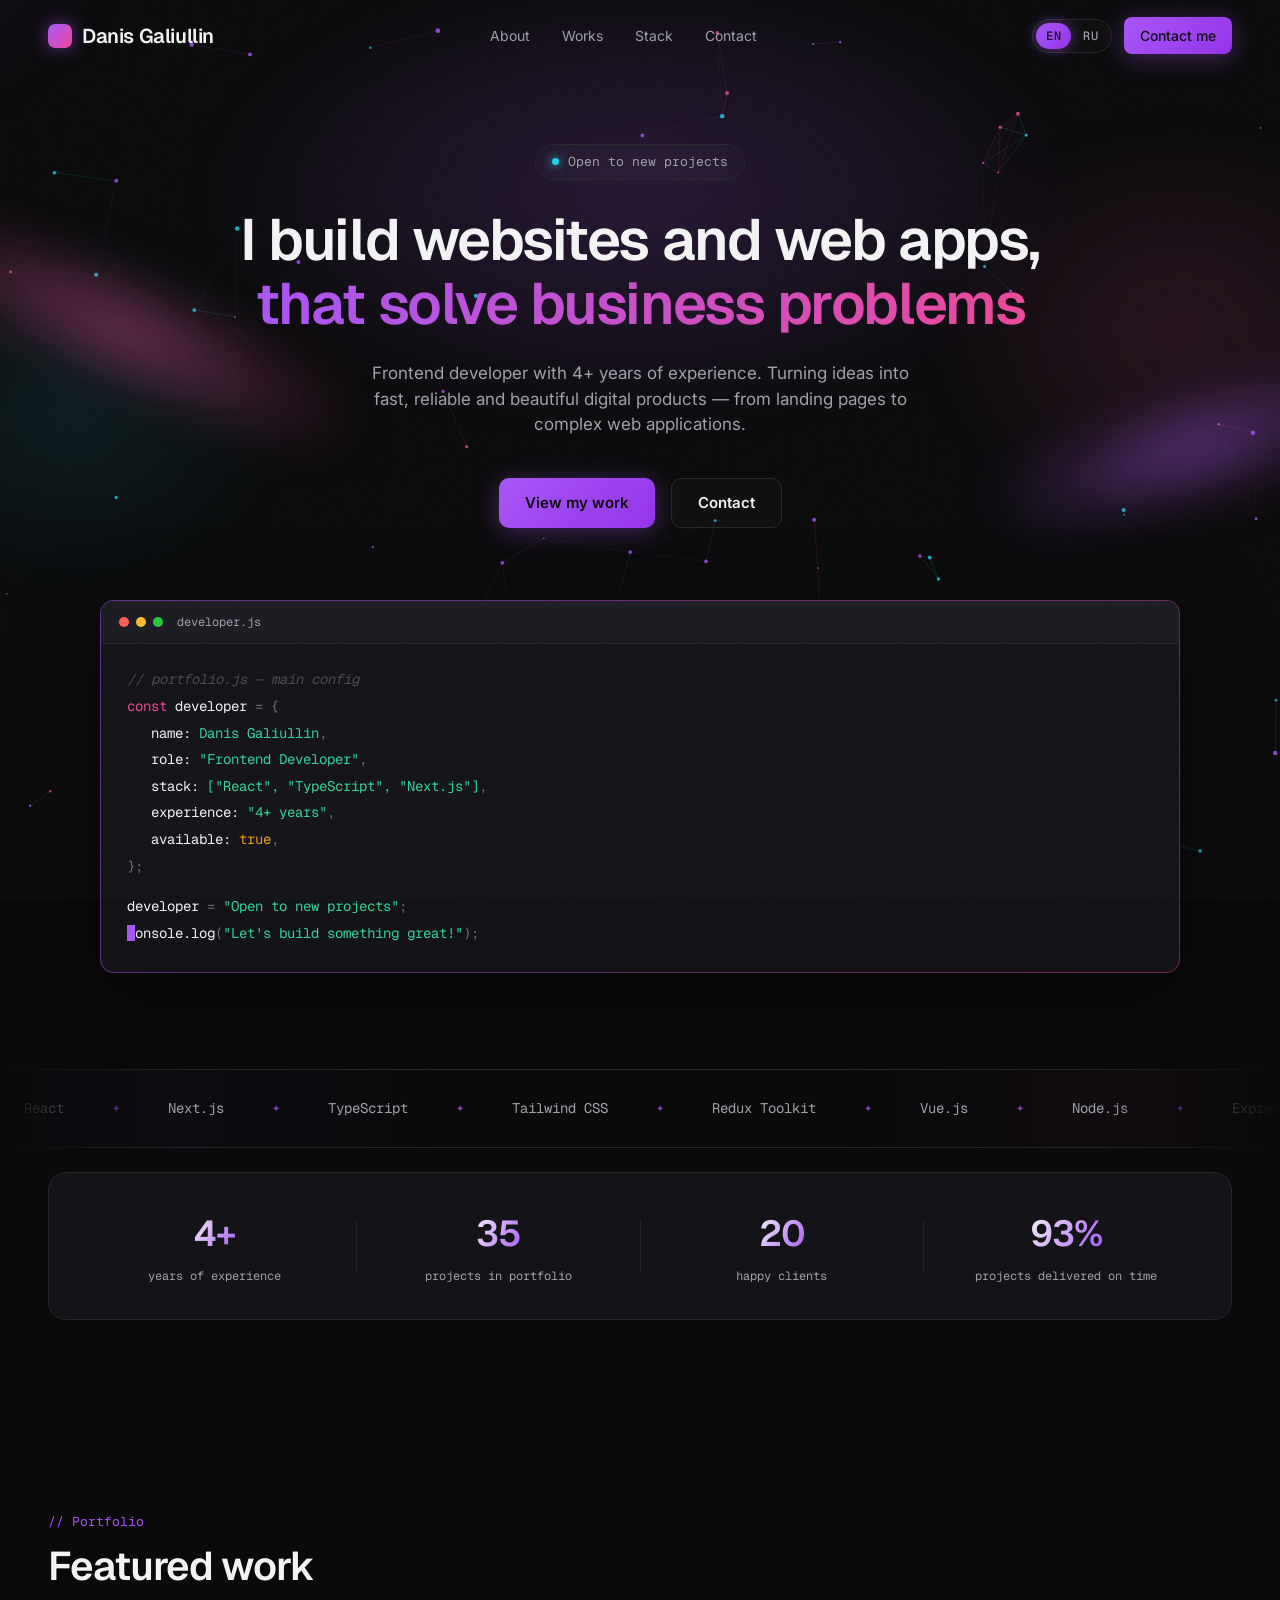
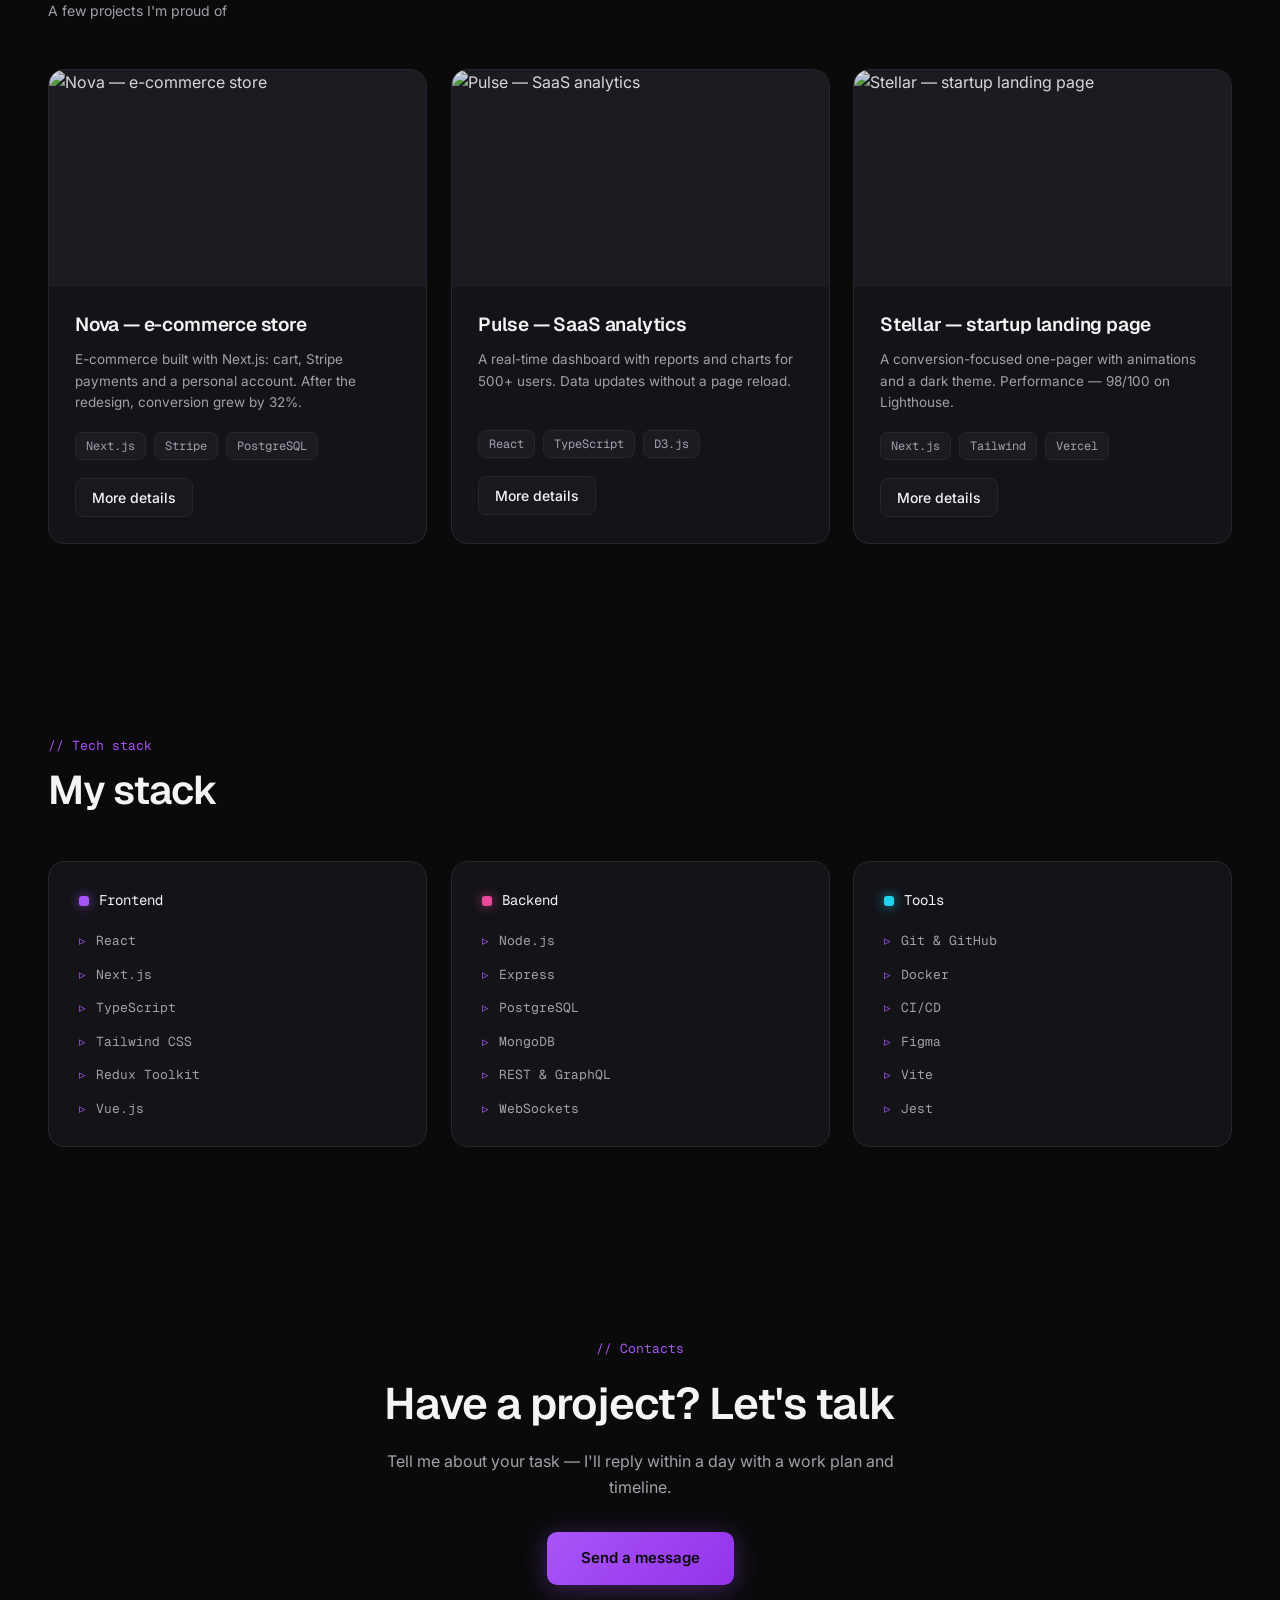
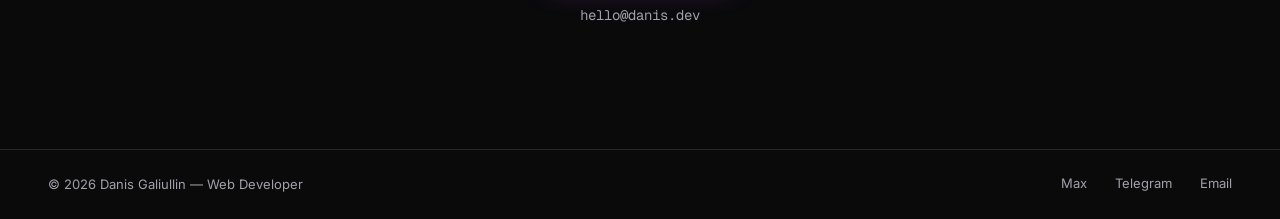
==== commit aa8935ca: "Revert to image cropping: object-fit cover on card/modal covers and thumbs Co-Authored-By: Claude Co" ====
--- a/index.html
+++ b/index.html
@@ -11,7 +11,7 @@
   <link rel="preconnect" href="https://fonts.gstatic.com" crossorigin>
   <link href="https://fonts.googleapis.com/css2?family=Geist:wght@400;500;600&family=Geist+Mono:wght@400;500&family=Inter:wght@400;500;600&display=swap" rel="stylesheet" media="print" onload="this.media='all'">
   <noscript><link href="https://fonts.googleapis.com/css2?family=Geist:wght@400;500;600&family=Geist+Mono:wght@400;500&family=Inter:wght@400;500;600&display=swap" rel="stylesheet"></noscript>
-  <link rel="stylesheet" href="css/styles.css?v=6">
+  <link rel="stylesheet" href="css/styles.css?v=7">
   <script>document.documentElement.classList.add("js");</script>
 </head>
 <body>
--- a/css/styles.css
+++ b/css/styles.css
@@ -684,7 +684,7 @@
 .card-cover img {
   width: 100%;
   height: 100%;
-  object-fit: contain;
+  object-fit: cover;
   transition: transform 0.7s var(--ease-out), filter 0.5s ease;
   filter: saturate(0.92) brightness(0.88);
 }
@@ -1100,7 +1100,7 @@
 .project-modal-cover img {
   width: 100%;
   height: 100%;
-  object-fit: contain;
+  object-fit: cover;
   display: block;
 }
 
@@ -1144,7 +1144,7 @@
 .project-modal-thumb img {
   width: 100%;
   height: 100%;
-  object-fit: contain;
+  object-fit: cover;
   display: block;
 }
 
